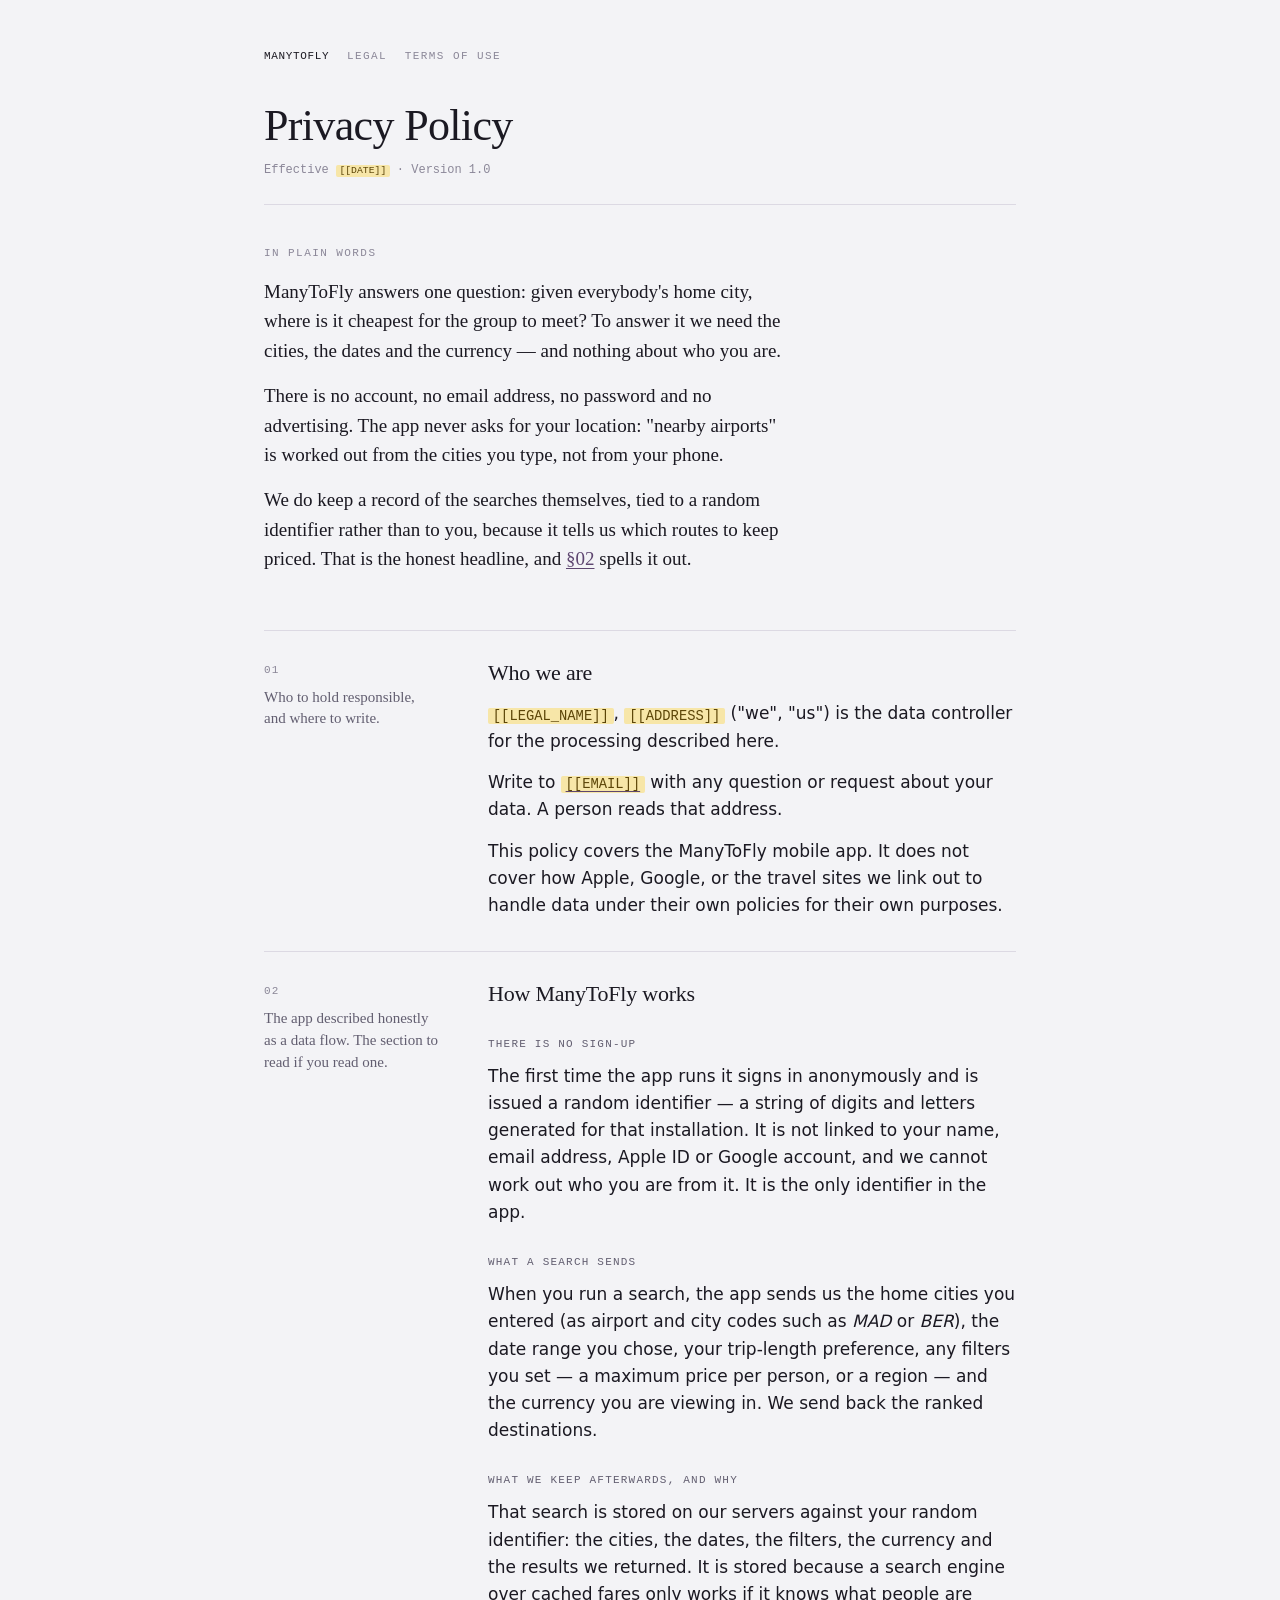
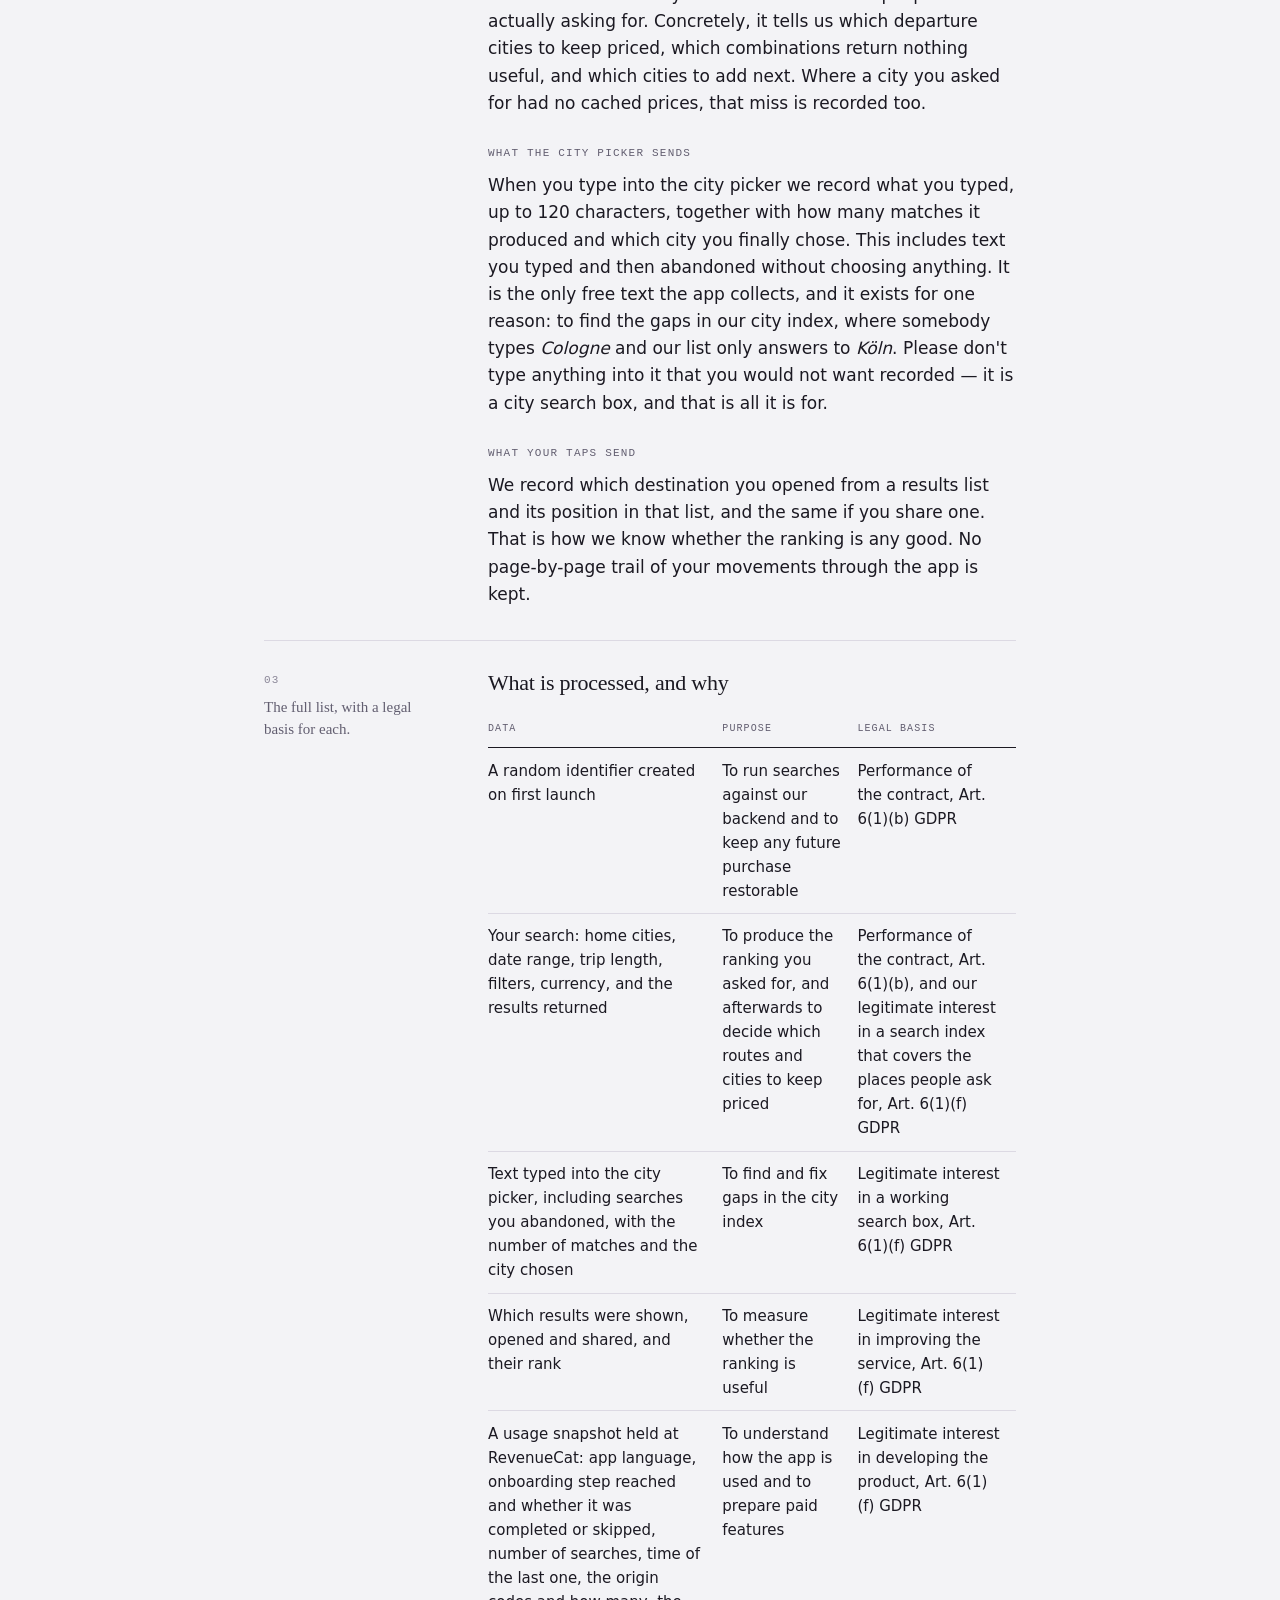
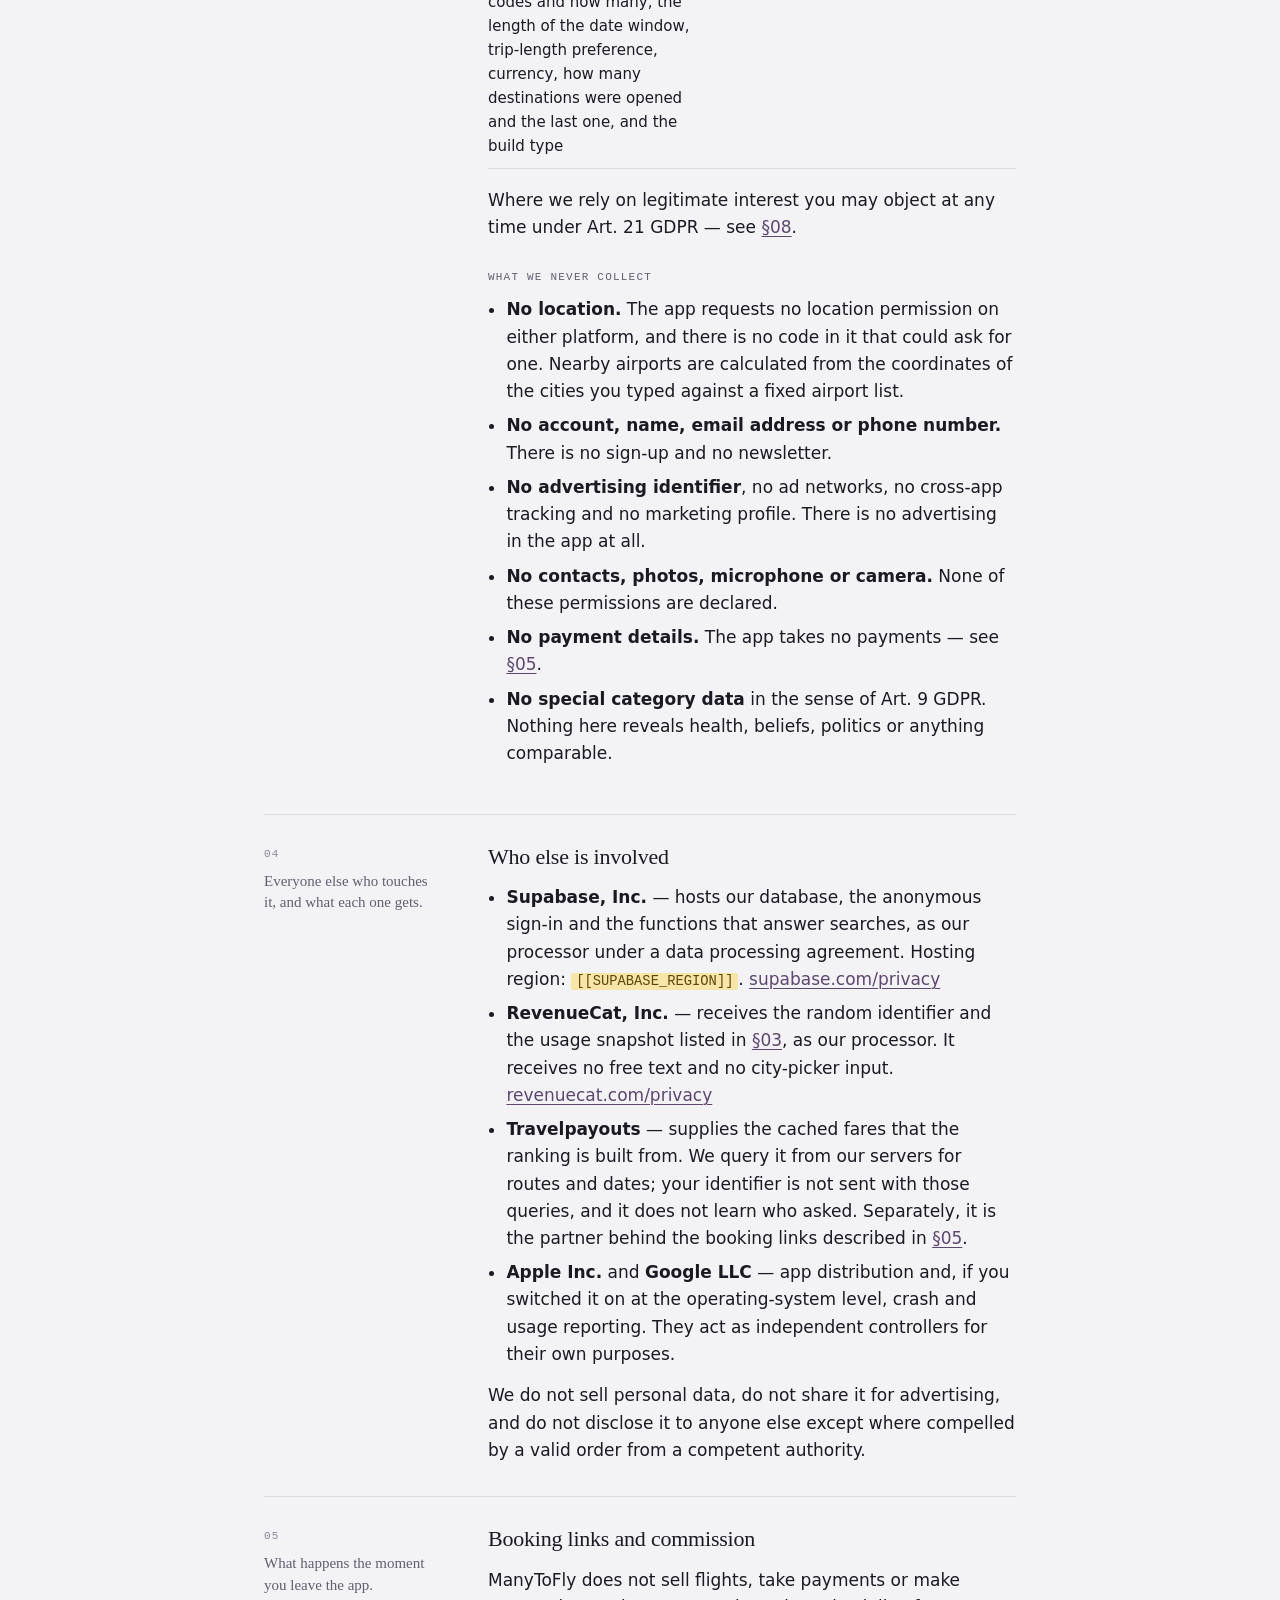
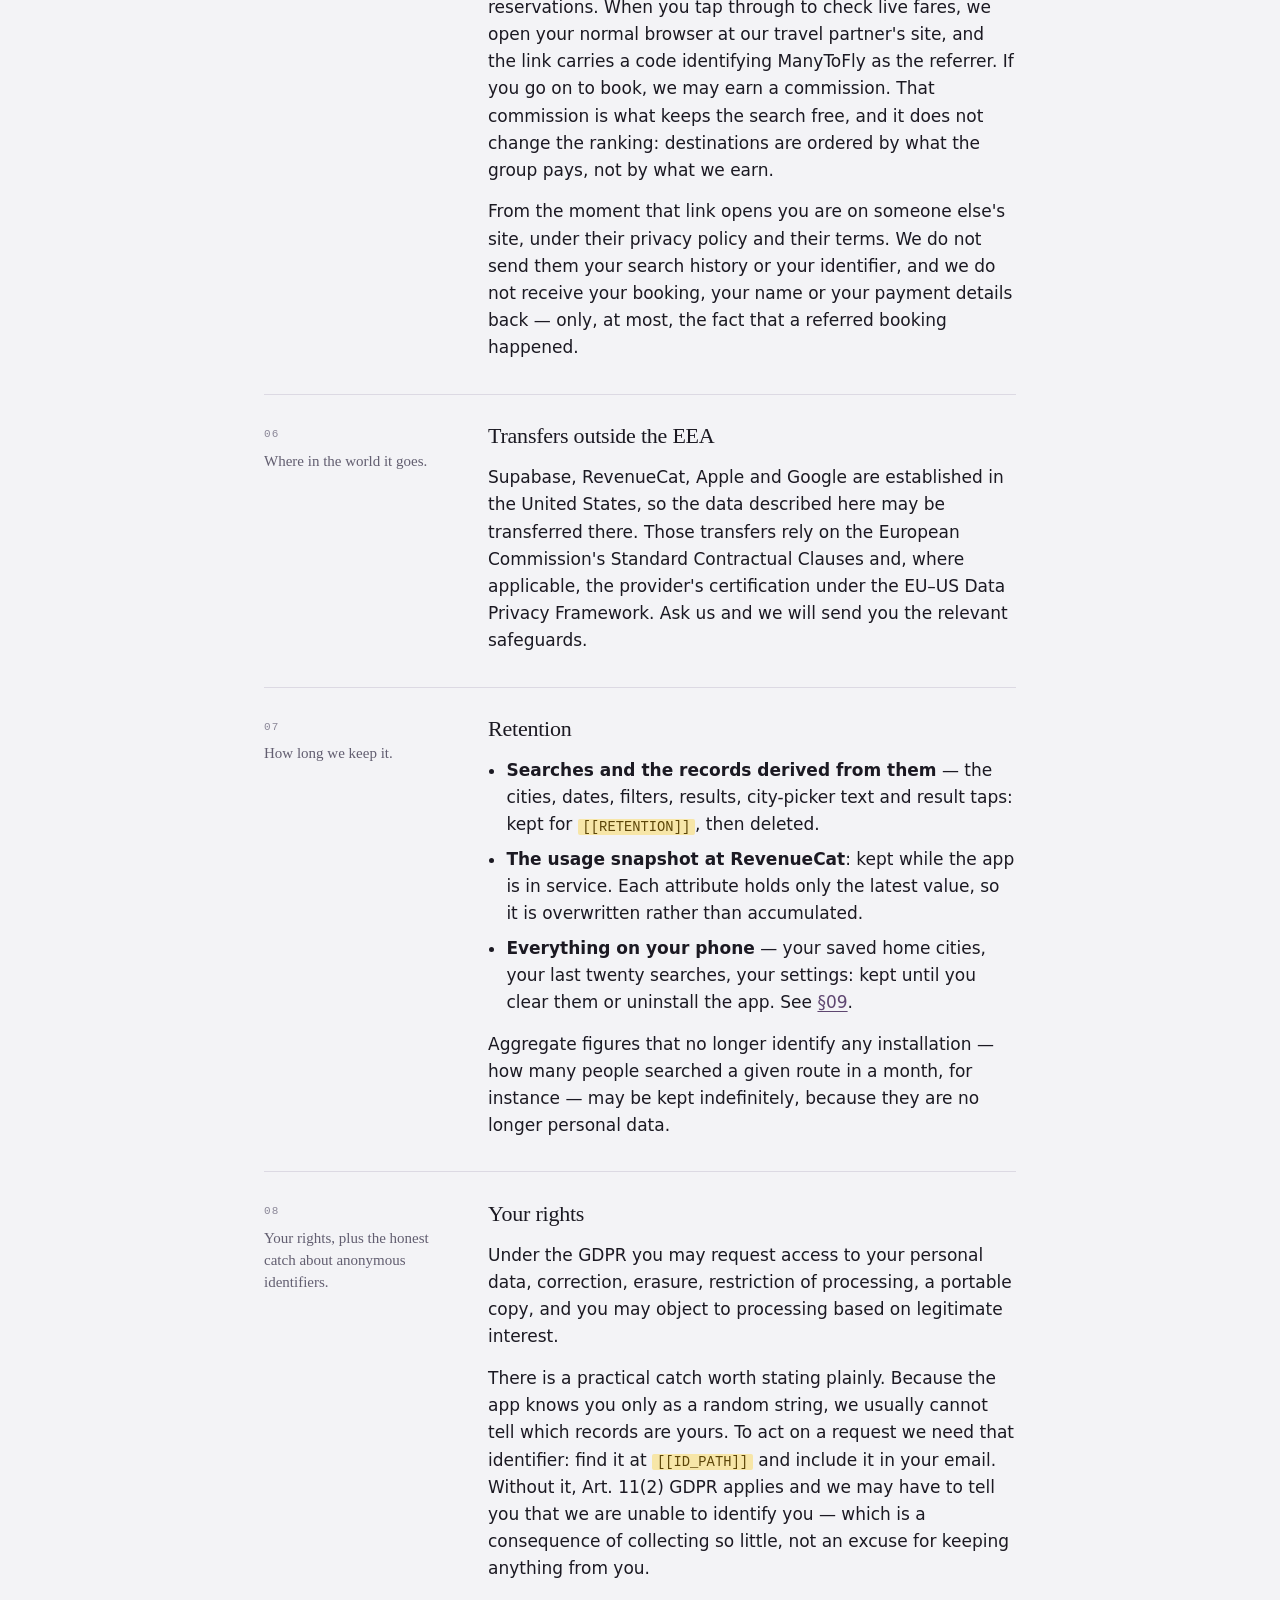
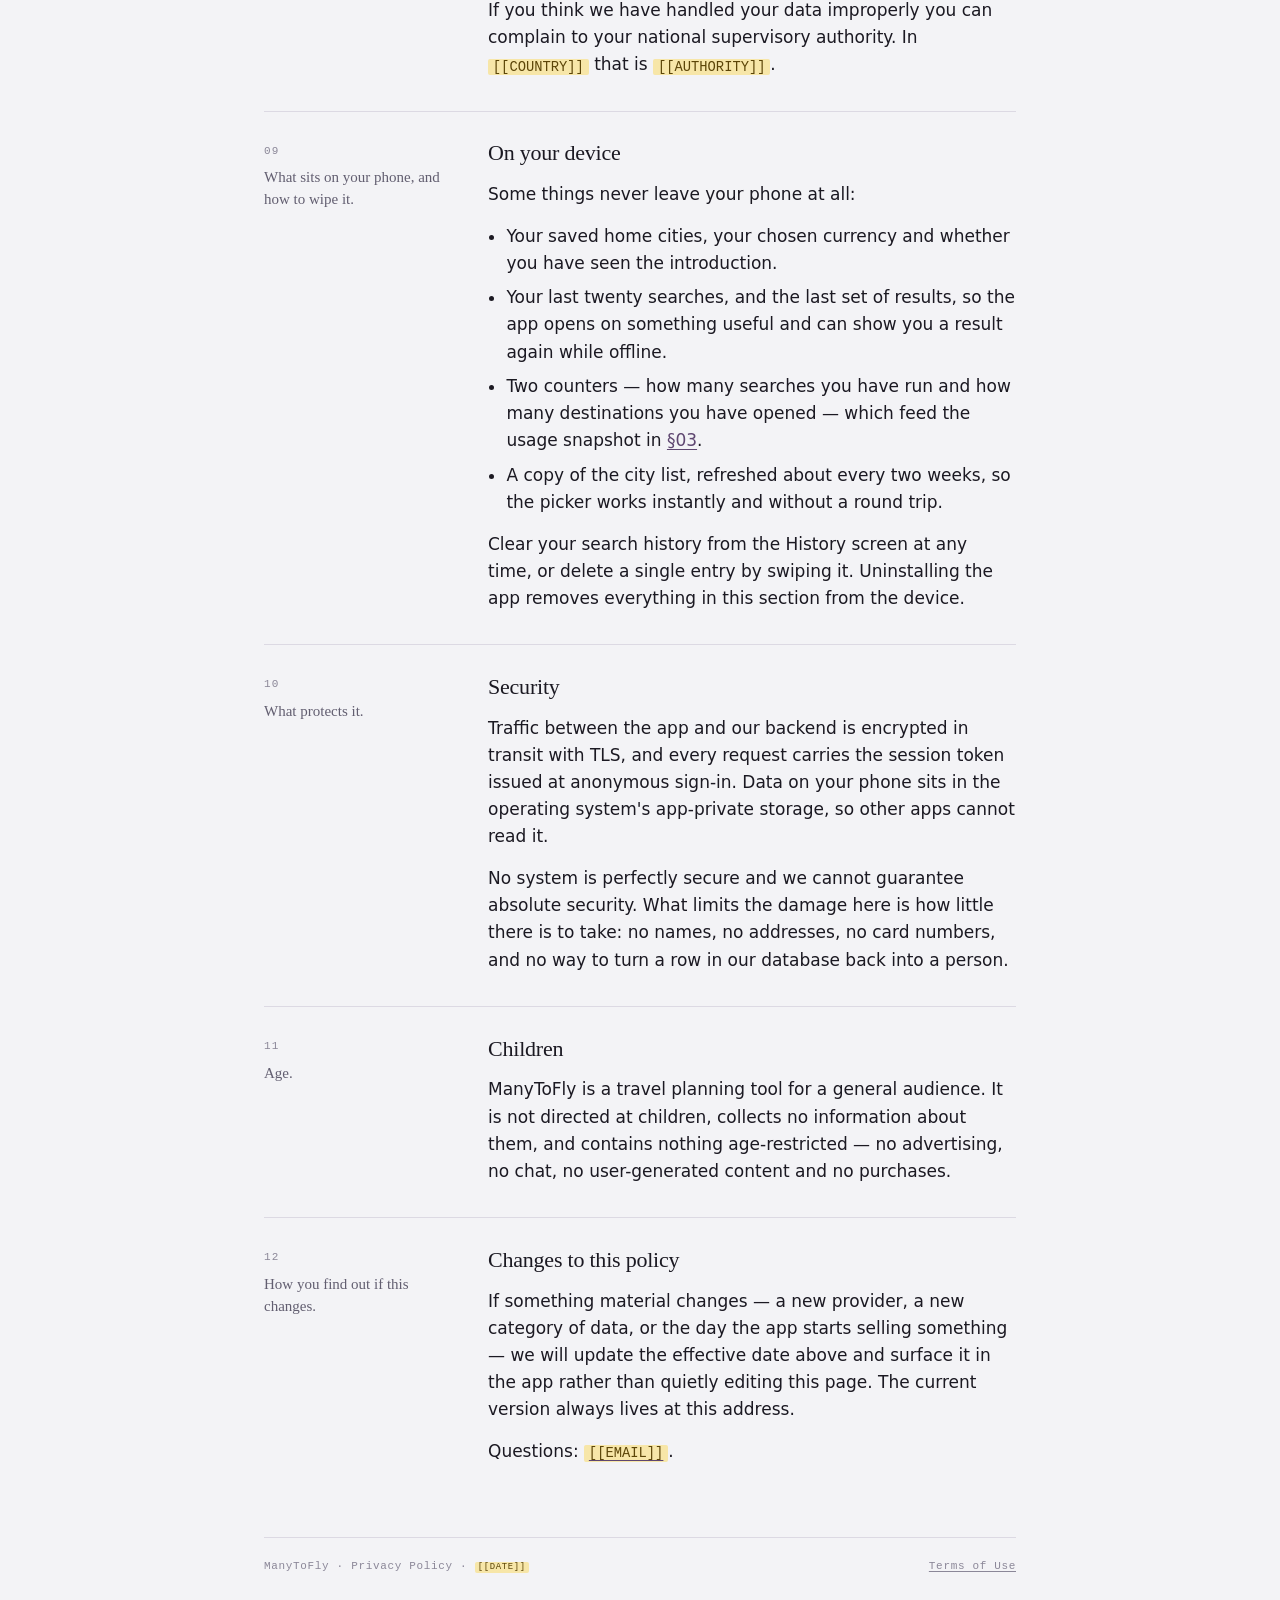
==== manytofly/privacy.html @ a85f3d80 "Add ManyToFly privacy policy and terms of use Both documents are written from an audit of the app it" ====
<!DOCTYPE html>
<html lang="en">
<head>
<meta charset="utf-8">
<meta name="viewport" content="width=device-width, initial-scale=1">
<title>Privacy Policy — ManyToFly</title>
<meta name="description" content="What ManyToFly records when you search for a place to meet, and what it never collects.">
<link rel="stylesheet" href="../style.css">
</head>
<body>
<main class="page">

  <nav class="crumbs">
    <span class="mark">ManyToFly</span>
    <a href="index.html">Legal</a>
    <a href="terms.html">Terms of Use</a>
  </nav>

  <header class="masthead">
    <h1>Privacy Policy</h1>
    <p class="dateline">Effective <span class="fill">[[DATE]]</span> · Version 1.0</p>
  </header>

  <div class="opening">
    <span class="kicker">In plain words</span>
    <p>ManyToFly answers one question: given everybody's home city, where is it cheapest for the group to meet? To answer it we need the cities, the dates and the currency — and nothing about who you are.</p>
    <p>There is no account, no email address, no password and no advertising. The app never asks for your location: "nearby airports" is worked out from the cities you type, not from your phone.</p>
    <p>We do keep a record of the searches themselves, tied to a random identifier rather than to you, because it tells us which routes to keep priced. That is the honest headline, and <a href="#how">§02</a> spells it out.</p>
  </div>

  <section class="clause" id="who">
    <p class="gloss"><span class="n"><a href="#who">01</a></span>Who to hold responsible, and where to write.</p>
    <div class="text">
      <h2>Who we are</h2>
      <p><span class="fill">[[LEGAL_NAME]]</span>, <span class="fill">[[ADDRESS]]</span> ("we", "us") is the data controller for the processing described here.</p>
      <p>Write to <a href="mailto:[[EMAIL]]"><span class="fill">[[EMAIL]]</span></a> with any question or request about your data. A person reads that address.</p>
      <p>This policy covers the ManyToFly mobile app. It does not cover how Apple, Google, or the travel sites we link out to handle data under their own policies for their own purposes.</p>
    </div>
  </section>

  <section class="clause" id="how">
    <p class="gloss"><span class="n"><a href="#how">02</a></span>The app described honestly as a data flow. The section to read if you read one.</p>
    <div class="text">
      <h2>How ManyToFly works</h2>
      <h3>There is no sign-up</h3>
      <p>The first time the app runs it signs in anonymously and is issued a random identifier — a string of digits and letters generated for that installation. It is not linked to your name, email address, Apple ID or Google account, and we cannot work out who you are from it. It is the only identifier in the app.</p>

      <h3>What a search sends</h3>
      <p>When you run a search, the app sends us the home cities you entered (as airport and city codes such as <em>MAD</em> or <em>BER</em>), the date range you chose, your trip-length preference, any filters you set — a maximum price per person, or a region — and the currency you are viewing in. We send back the ranked destinations.</p>

      <h3>What we keep afterwards, and why</h3>
      <p>That search is stored on our servers against your random identifier: the cities, the dates, the filters, the currency and the results we returned. It is stored because a search engine over cached fares only works if it knows what people are actually asking for. Concretely, it tells us which departure cities to keep priced, which combinations return nothing useful, and which cities to add next. Where a city you asked for had no cached prices, that miss is recorded too.</p>

      <h3>What the city picker sends</h3>
      <p>When you type into the city picker we record what you typed, up to 120 characters, together with how many matches it produced and which city you finally chose. This includes text you typed and then abandoned without choosing anything. It is the only free text the app collects, and it exists for one reason: to find the gaps in our city index, where somebody types <em>Cologne</em> and our list only answers to <em>Köln</em>. Please don't type anything into it that you would not want recorded — it is a city search box, and that is all it is for.</p>

      <h3>What your taps send</h3>
      <p>We record which destination you opened from a results list and its position in that list, and the same if you share one. That is how we know whether the ranking is any good. No page-by-page trail of your movements through the app is kept.</p>
    </div>
  </section>

  <section class="clause" id="categories">
    <p class="gloss"><span class="n"><a href="#categories">03</a></span>The full list, with a legal basis for each.</p>
    <div class="text">
      <h2>What is processed, and why</h2>
      <table class="data">
        <thead><tr><th>Data</th><th>Purpose</th><th>Legal basis</th></tr></thead>
        <tbody>
          <tr>
            <td>A random identifier created on first launch</td>
            <td>To run searches against our backend and to keep any future purchase restorable</td>
            <td>Performance of the contract, Art. 6(1)(b) GDPR</td>
          </tr>
          <tr>
            <td>Your search: home cities, date range, trip length, filters, currency, and the results returned</td>
            <td>To produce the ranking you asked for, and afterwards to decide which routes and cities to keep priced</td>
            <td>Performance of the contract, Art. 6(1)(b), and our legitimate interest in a search index that covers the places people ask for, Art. 6(1)(f) GDPR</td>
          </tr>
          <tr>
            <td>Text typed into the city picker, including searches you abandoned, with the number of matches and the city chosen</td>
            <td>To find and fix gaps in the city index</td>
            <td>Legitimate interest in a working search box, Art. 6(1)(f) GDPR</td>
          </tr>
          <tr>
            <td>Which results were shown, opened and shared, and their rank</td>
            <td>To measure whether the ranking is useful</td>
            <td>Legitimate interest in improving the service, Art. 6(1)(f) GDPR</td>
          </tr>
          <tr>
            <td>A usage snapshot held at RevenueCat: app language, onboarding step reached and whether it was completed or skipped, number of searches, time of the last one, the origin codes and how many, the length of the date window, trip-length preference, currency, how many destinations were opened and the last one, and the build type</td>
            <td>To understand how the app is used and to prepare paid features</td>
            <td>Legitimate interest in developing the product, Art. 6(1)(f) GDPR</td>
          </tr>
        </tbody>
      </table>
      <p>Where we rely on legitimate interest you may object at any time under Art. 21 GDPR — see <a href="#rights">§08</a>.</p>

      <h3>What we never collect</h3>
      <ul>
        <li><strong>No location.</strong> The app requests no location permission on either platform, and there is no code in it that could ask for one. Nearby airports are calculated from the coordinates of the cities you typed against a fixed airport list.</li>
        <li><strong>No account, name, email address or phone number.</strong> There is no sign-up and no newsletter.</li>
        <li><strong>No advertising identifier</strong>, no ad networks, no cross-app tracking and no marketing profile. There is no advertising in the app at all.</li>
        <li><strong>No contacts, photos, microphone or camera.</strong> None of these permissions are declared.</li>
        <li><strong>No payment details.</strong> The app takes no payments — see <a href="#booking">§05</a>.</li>
        <li><strong>No special category data</strong> in the sense of Art. 9 GDPR. Nothing here reveals health, beliefs, politics or anything comparable.</li>
      </ul>
    </div>
  </section>

  <section class="clause" id="recipients">
    <p class="gloss"><span class="n"><a href="#recipients">04</a></span>Everyone else who touches it, and what each one gets.</p>
    <div class="text">
      <h2>Who else is involved</h2>
      <ul>
        <li><strong>Supabase, Inc.</strong> — hosts our database, the anonymous sign-in and the functions that answer searches, as our processor under a data processing agreement. Hosting region: <span class="fill">[[SUPABASE_REGION]]</span>. <a href="https://supabase.com/privacy" rel="noopener">supabase.com/privacy</a></li>
        <li><strong>RevenueCat, Inc.</strong> — receives the random identifier and the usage snapshot listed in <a href="#categories">§03</a>, as our processor. It receives no free text and no city-picker input. <a href="https://www.revenuecat.com/privacy" rel="noopener">revenuecat.com/privacy</a></li>
        <li><strong>Travelpayouts</strong> — supplies the cached fares that the ranking is built from. We query it from our servers for routes and dates; your identifier is not sent with those queries, and it does not learn who asked. Separately, it is the partner behind the booking links described in <a href="#booking">§05</a>.</li>
        <li><strong>Apple Inc.</strong> and <strong>Google LLC</strong> — app distribution and, if you switched it on at the operating-system level, crash and usage reporting. They act as independent controllers for their own purposes.</li>
      </ul>
      <p>We do not sell personal data, do not share it for advertising, and do not disclose it to anyone else except where compelled by a valid order from a competent authority.</p>
    </div>
  </section>

  <section class="clause" id="booking">
    <p class="gloss"><span class="n"><a href="#booking">05</a></span>What happens the moment you leave the app.</p>
    <div class="text">
      <h2>Booking links and commission</h2>
      <p>ManyToFly does not sell flights, take payments or make reservations. When you tap through to check live fares, we open your normal browser at our travel partner's site, and the link carries a code identifying ManyToFly as the referrer. If you go on to book, we may earn a commission. That commission is what keeps the search free, and it does not change the ranking: destinations are ordered by what the group pays, not by what we earn.</p>
      <p>From the moment that link opens you are on someone else's site, under their privacy policy and their terms. We do not send them your search history or your identifier, and we do not receive your booking, your name or your payment details back — only, at most, the fact that a referred booking happened.</p>
    </div>
  </section>

  <section class="clause" id="transfers">
    <p class="gloss"><span class="n"><a href="#transfers">06</a></span>Where in the world it goes.</p>
    <div class="text">
      <h2>Transfers outside the EEA</h2>
      <p>Supabase, RevenueCat, Apple and Google are established in the United States, so the data described here may be transferred there. Those transfers rely on the European Commission's Standard Contractual Clauses and, where applicable, the provider's certification under the EU–US Data Privacy Framework. Ask us and we will send you the relevant safeguards.</p>
    </div>
  </section>

  <section class="clause" id="retention">
    <p class="gloss"><span class="n"><a href="#retention">07</a></span>How long we keep it.</p>
    <div class="text">
      <h2>Retention</h2>
      <ul>
        <li><strong>Searches and the records derived from them</strong> — the cities, dates, filters, results, city-picker text and result taps: kept for <span class="fill">[[RETENTION]]</span>, then deleted.</li>
        <li><strong>The usage snapshot at RevenueCat</strong>: kept while the app is in service. Each attribute holds only the latest value, so it is overwritten rather than accumulated.</li>
        <li><strong>Everything on your phone</strong> — your saved home cities, your last twenty searches, your settings: kept until you clear them or uninstall the app. See <a href="#device">§09</a>.</li>
      </ul>
      <p>Aggregate figures that no longer identify any installation — how many people searched a given route in a month, for instance — may be kept indefinitely, because they are no longer personal data.</p>
    </div>
  </section>

  <section class="clause" id="rights">
    <p class="gloss"><span class="n"><a href="#rights">08</a></span>Your rights, plus the honest catch about anonymous identifiers.</p>
    <div class="text">
      <h2>Your rights</h2>
      <p>Under the GDPR you may request access to your personal data, correction, erasure, restriction of processing, a portable copy, and you may object to processing based on legitimate interest.</p>
      <p>There is a practical catch worth stating plainly. Because the app knows you only as a random string, we usually cannot tell which records are yours. To act on a request we need that identifier: find it at <span class="fill">[[ID_PATH]]</span> and include it in your email. Without it, Art. 11(2) GDPR applies and we may have to tell you that we are unable to identify you — which is a consequence of collecting so little, not an excuse for keeping anything from you.</p>
      <p>If you think we have handled your data improperly you can complain to your national supervisory authority. In <span class="fill">[[COUNTRY]]</span> that is <span class="fill">[[AUTHORITY]]</span>.</p>
    </div>
  </section>

  <section class="clause" id="device">
    <p class="gloss"><span class="n"><a href="#device">09</a></span>What sits on your phone, and how to wipe it.</p>
    <div class="text">
      <h2>On your device</h2>
      <p>Some things never leave your phone at all:</p>
      <ul>
        <li>Your saved home cities, your chosen currency and whether you have seen the introduction.</li>
        <li>Your last twenty searches, and the last set of results, so the app opens on something useful and can show you a result again while offline.</li>
        <li>Two counters — how many searches you have run and how many destinations you have opened — which feed the usage snapshot in <a href="#categories">§03</a>.</li>
        <li>A copy of the city list, refreshed about every two weeks, so the picker works instantly and without a round trip.</li>
      </ul>
      <p>Clear your search history from the History screen at any time, or delete a single entry by swiping it. Uninstalling the app removes everything in this section from the device.</p>
    </div>
  </section>

  <section class="clause" id="security">
    <p class="gloss"><span class="n"><a href="#security">10</a></span>What protects it.</p>
    <div class="text">
      <h2>Security</h2>
      <p>Traffic between the app and our backend is encrypted in transit with TLS, and every request carries the session token issued at anonymous sign-in. Data on your phone sits in the operating system's app-private storage, so other apps cannot read it.</p>
      <p>No system is perfectly secure and we cannot guarantee absolute security. What limits the damage here is how little there is to take: no names, no addresses, no card numbers, and no way to turn a row in our database back into a person.</p>
    </div>
  </section>

  <section class="clause" id="children">
    <p class="gloss"><span class="n"><a href="#children">11</a></span>Age.</p>
    <div class="text">
      <h2>Children</h2>
      <p>ManyToFly is a travel planning tool for a general audience. It is not directed at children, collects no information about them, and contains nothing age-restricted — no advertising, no chat, no user-generated content and no purchases.</p>
    </div>
  </section>

  <section class="clause" id="changes">
    <p class="gloss"><span class="n"><a href="#changes">12</a></span>How you find out if this changes.</p>
    <div class="text">
      <h2>Changes to this policy</h2>
      <p>If something material changes — a new provider, a new category of data, or the day the app starts selling something — we will update the effective date above and surface it in the app rather than quietly editing this page. The current version always lives at this address.</p>
      <p>Questions: <a href="mailto:[[EMAIL]]"><span class="fill">[[EMAIL]]</span></a>.</p>
    </div>
  </section>

  <footer class="foot">
    <span>ManyToFly · Privacy Policy · <span class="fill">[[DATE]]</span></span>
    <span><a href="terms.html">Terms of Use</a></span>
  </footer>

</main>
</body>
</html>
---- style.css ----
/* ─────────────────────────────────────────────────────────────────
   TalkPat legal pages
   Structure: each clause pairs a formal statement (main column)
   with a one-line plain-language gloss (margin) — the app's own
   micro-reflection device, applied to a contract.
   ───────────────────────────────────────────────────────────────── */

:root {
  --paper:   #f3f3f6;
  --card:    #fafafc;
  --ink:     #1b1922;
  --muted:   #625e70;
  --faint:   #8b8798;
  --rule:    #dcd9e3;
  --accent:  #5e4670;
  --gloss-bg:#eceaf2;
  --flag:    #f7e6a8;
  --flag-ink:#5c4508;

  --display: "Charter", "Iowan Old Style", "Palatino Linotype", Palatino, Georgia, serif;
  --body:    system-ui, -apple-system, "Segoe UI", Roboto, "Helvetica Neue", Arial, sans-serif;
  --util:    ui-monospace, "SF Mono", "Cascadia Mono", "Roboto Mono", Menlo, Consolas, monospace;

  --measure: 33rem;
  --gloss:   11rem;
}

@media (prefers-color-scheme: dark) {
  :root {
    --paper:   #14131a;
    --card:    #1c1a24;
    --ink:     #e8e6ec;
    --muted:   #a09bad;
    --faint:   #7d788a;
    --rule:    #2e2b38;
    --accent:  #bda3d4;
    --gloss-bg:#1f1c28;
    --flag:    #43380f;
    --flag-ink:#f2dd93;
  }
}

*, *::before, *::after { box-sizing: border-box; }
html { -webkit-text-size-adjust: 100%; scroll-behavior: smooth; }
@media (prefers-reduced-motion: reduce) { html { scroll-behavior: auto; } }

body {
  margin: 0;
  background: var(--paper);
  color: var(--ink);
  font-family: var(--body);
  font-size: 1.0625rem;
  line-height: 1.6;
  -webkit-font-smoothing: antialiased;
}

.page {
  max-width: calc(var(--measure) + var(--gloss) + 6rem);
  margin: 0 auto;
  padding: 3rem 1.5rem 5rem;
}

/* ── masthead ───────────────────────────────────────────────── */
.crumbs {
  font-family: var(--util);
  font-size: 0.6875rem;
  letter-spacing: 0.13em;
  text-transform: uppercase;
  color: var(--faint);
  margin: 0 0 2.25rem;
  display: flex;
  flex-wrap: wrap;
  gap: 0.35rem 1.1rem;
  align-items: baseline;
}
.crumbs .mark { color: var(--ink); letter-spacing: 0.06em; }
.crumbs a { color: var(--faint); text-decoration: none; }
.crumbs a:hover { color: var(--accent); }

.masthead { border-bottom: 1px solid var(--rule); padding-bottom: 1.5rem; margin-bottom: 2.5rem; }

h1 {
  font-family: var(--display);
  font-weight: 400;
  font-size: clamp(2rem, 6vw, 2.75rem);
  line-height: 1.1;
  letter-spacing: -0.015em;
  margin: 0 0 0.7rem;
  max-width: 24ch;
}

.dateline { font-family: var(--util); font-size: 0.75rem; color: var(--faint); margin: 0; }

/* ── opening summary ────────────────────────────────────────── */
.opening {
  max-width: var(--measure);
  margin: 0 0 3.5rem;
  font-family: var(--display);
  font-size: 1.1875rem;
  line-height: 1.55;
}
.opening p { margin: 0 0 1rem; }
.opening p:last-child { margin-bottom: 0; }
.opening .kicker {
  display: block;
  font-family: var(--util);
  font-size: 0.6875rem;
  letter-spacing: 0.13em;
  text-transform: uppercase;
  color: var(--faint);
  margin-bottom: 0.9rem;
}

/* ── clauses ────────────────────────────────────────────────── */
.clause {
  display: grid;
  grid-template-columns: var(--gloss) minmax(0, 1fr);
  column-gap: 3rem;
  padding: 2rem 0;
  border-top: 1px solid var(--rule);
  scroll-margin-top: 1.5rem;
}

.clause .gloss {
  font-family: var(--display);
  font-size: 0.9375rem;
  line-height: 1.45;
  color: var(--muted);
  margin: 0;
  align-self: start;
}
.clause .gloss .n {
  display: block;
  font-family: var(--util);
  font-size: 0.6875rem;
  letter-spacing: 0.1em;
  color: var(--faint);
  margin-bottom: 0.5rem;
}
.clause .gloss .n a { color: inherit; text-decoration: none; }
.clause .gloss .n a:hover { color: var(--accent); }

.clause .text { max-width: var(--measure); }

.clause h2 {
  font-family: var(--display);
  font-weight: 400;
  font-size: 1.375rem;
  line-height: 1.2;
  letter-spacing: -0.01em;
  margin: -0.2rem 0 0.9rem;
}

.clause h3 {
  font-family: var(--util);
  font-weight: 500;
  font-size: 0.6875rem;
  letter-spacing: 0.11em;
  text-transform: uppercase;
  color: var(--muted);
  margin: 1.75rem 0 0.6rem;
}

p { margin: 0 0 0.9rem; }
p:last-child { margin-bottom: 0; }
ul { margin: 0 0 0.9rem; padding-left: 1.15rem; }
li { margin-bottom: 0.45rem; }
li:last-child { margin-bottom: 0; }

a { color: var(--accent); text-decoration: underline; text-underline-offset: 0.15em; text-decoration-thickness: 1px; }
strong { font-weight: 600; }
em { font-style: italic; }

/* ── emphasis block: safety, emergencies ────────────────────── */
.notice {
  background: var(--card);
  border: 1px solid var(--rule);
  border-left: 3px solid var(--accent);
  padding: 1.1rem 1.25rem;
  margin: 1.25rem 0;
}
.notice p { margin-bottom: 0.7rem; }
.notice p:last-child { margin-bottom: 0; }

/* ── data table ─────────────────────────────────────────────── */
.data { width: 100%; border-collapse: collapse; font-size: 0.9375rem; margin: 0.4rem 0 1.1rem; }
.data th, .data td {
  text-align: left;
  vertical-align: top;
  padding: 0.65rem 1rem 0.65rem 0;
  border-bottom: 1px solid var(--rule);
}
.data th {
  font-family: var(--util);
  font-weight: 500;
  font-size: 0.625rem;
  letter-spacing: 0.11em;
  text-transform: uppercase;
  color: var(--muted);
  border-bottom-color: var(--ink);
}
.data td:first-child { padding-right: 1.25rem; }

/* ── placeholder flag ───────────────────────────────────────── */
.fill {
  background: var(--flag);
  color: var(--flag-ink);
  font-family: var(--util);
  font-size: 0.8125em;
  padding: 0.05em 0.35em;
  border-radius: 2px;
}

.allcaps { font-size: 0.9375rem; line-height: 1.55; }

/* ── footer ─────────────────────────────────────────────────── */
.foot {
  border-top: 1px solid var(--rule);
  margin-top: 2.5rem;
  padding-top: 1.25rem;
  font-family: var(--util);
  font-size: 0.6875rem;
  letter-spacing: 0.06em;
  color: var(--faint);
  display: flex;
  flex-wrap: wrap;
  gap: 0.5rem 1.5rem;
  justify-content: space-between;
}
.foot a { color: var(--faint); }

/* ── index ──────────────────────────────────────────────────── */
.docs { list-style: none; padding: 0; margin: 3rem 0 0; max-width: var(--measure); }
.docs li { border-top: 1px solid var(--rule); }
.docs li:last-child { border-bottom: 1px solid var(--rule); }
.docs a { display: block; padding: 1.5rem 0; text-decoration: none; color: inherit; }
.docs .t { font-family: var(--display); font-size: 1.375rem; display: block; margin-bottom: 0.3rem; }
.docs a:hover .t { color: var(--accent); }
.docs .d { color: var(--muted); font-size: 0.9375rem; }

/* ── narrow: gloss becomes a tinted band above the clause ───── */
@media (max-width: 46rem) {
  .clause { grid-template-columns: 1fr; row-gap: 1.1rem; }
  .clause .gloss {
    background: var(--gloss-bg);
    padding: 0.85rem 1rem;
    border-radius: 3px;
    font-size: 1rem;
  }
  .clause h2 { margin-top: 0; }
}

/* ── print ──────────────────────────────────────────────────── */
@media print {
  :root { --paper:#fff; --card:#fff; --gloss-bg:#fff; --ink:#000; --muted:#333; --faint:#555; --rule:#bbb; --accent:#000; }
  .crumbs, .foot { display: none; }
  .clause { break-inside: avoid; }
  a { text-decoration: none; }
}

:focus-visible { outline: 2px solid var(--accent); outline-offset: 3px; }
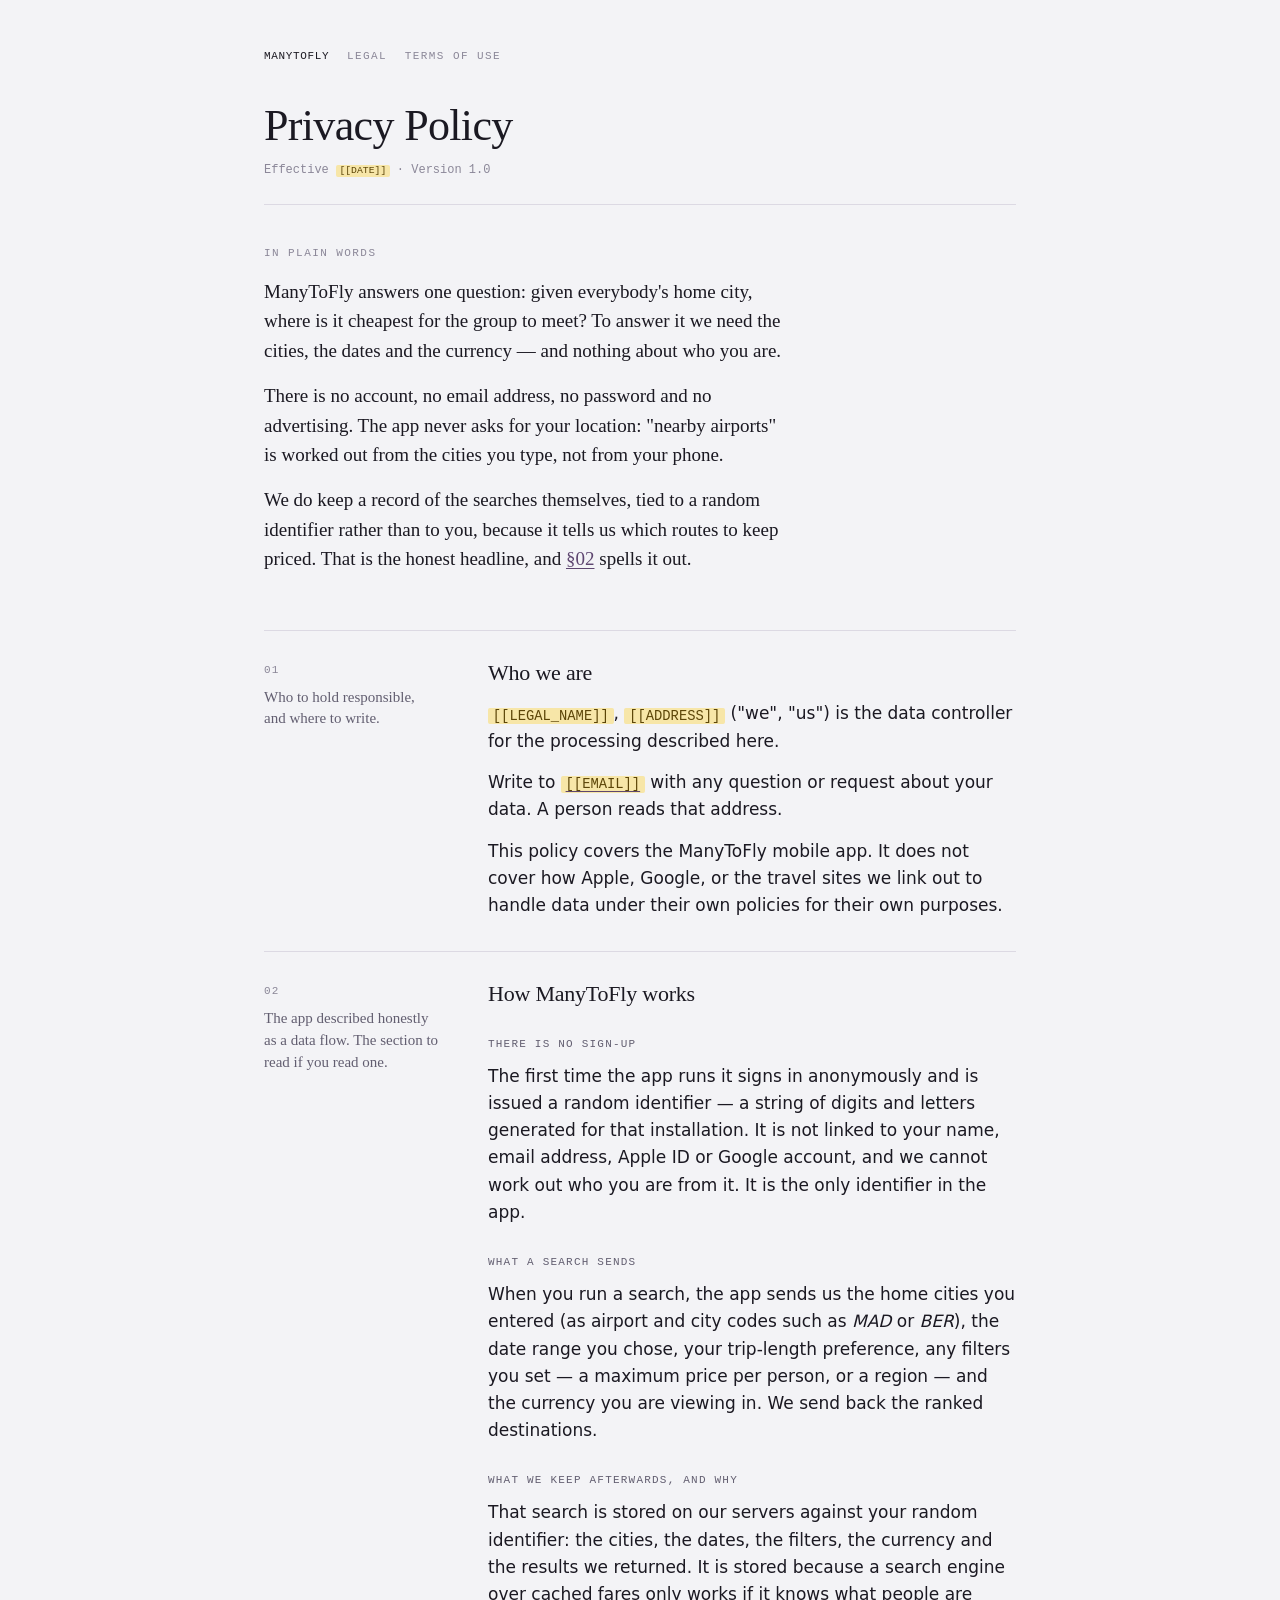
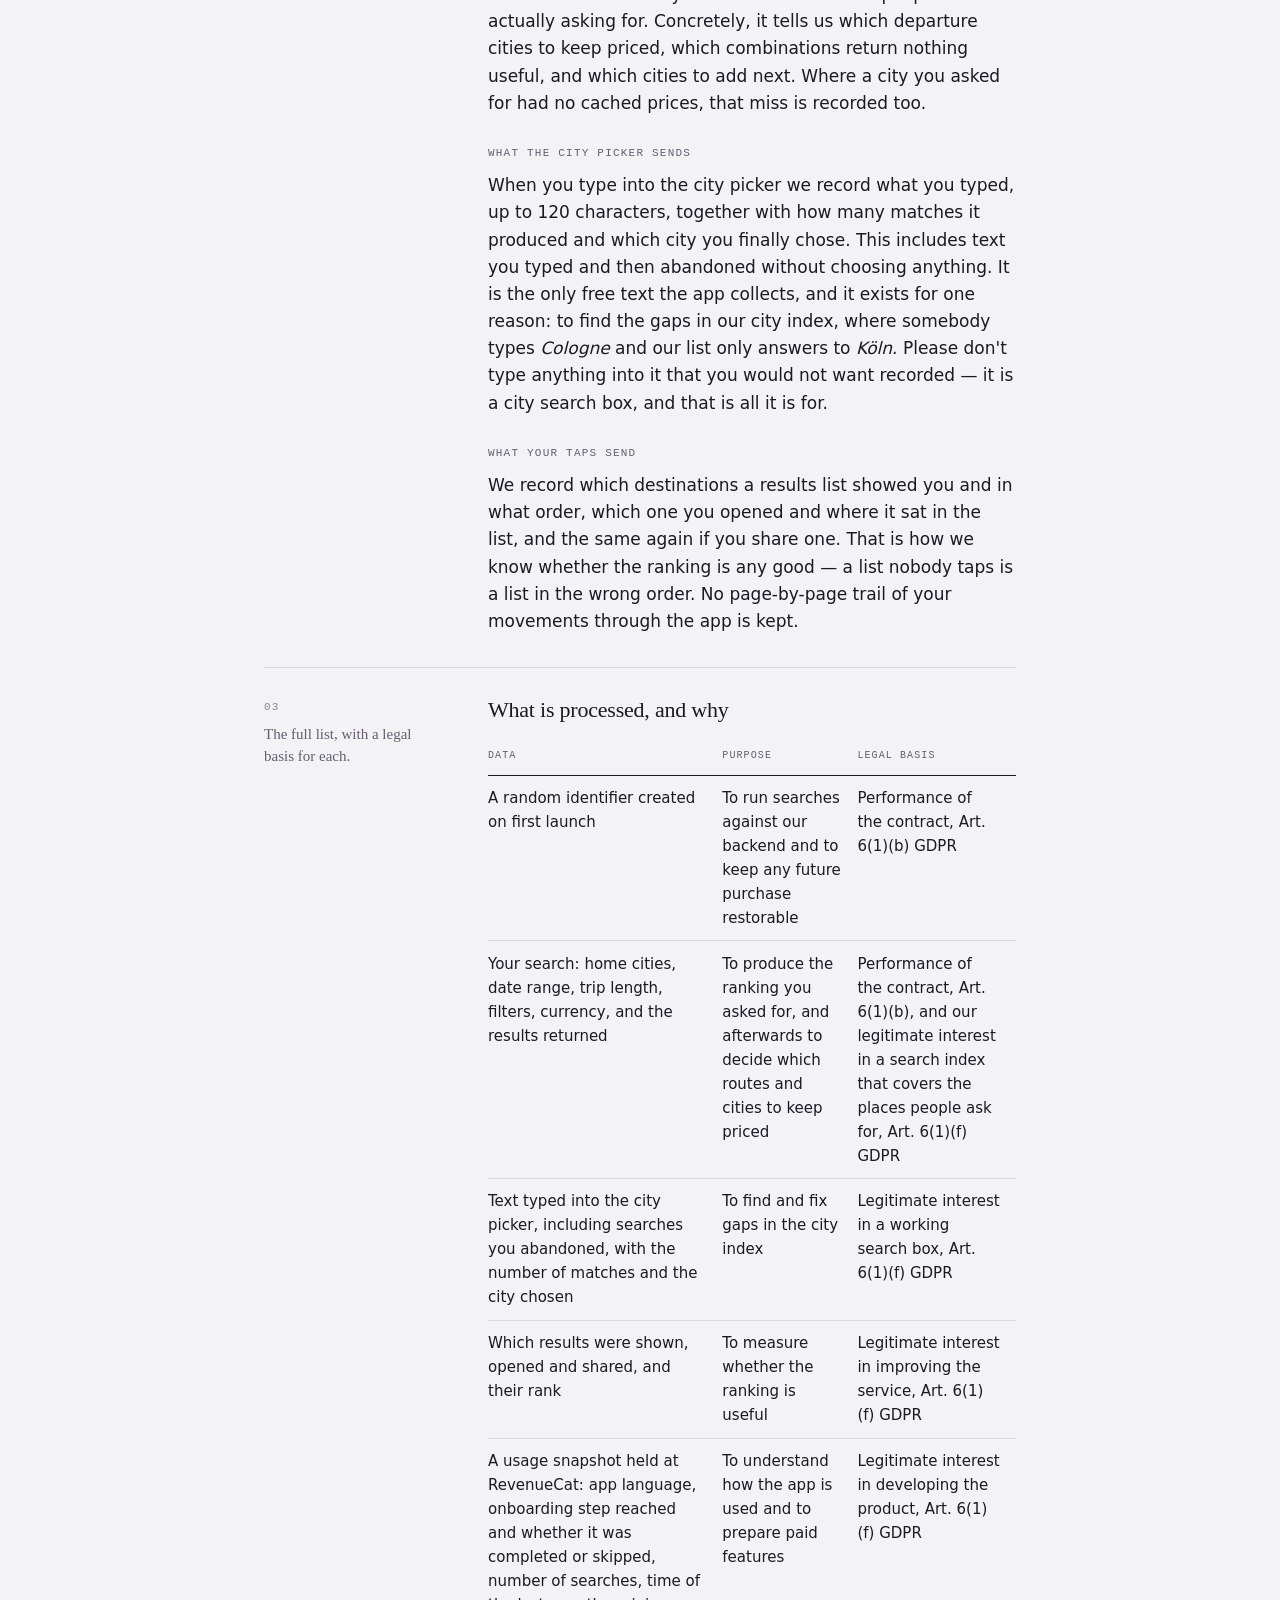
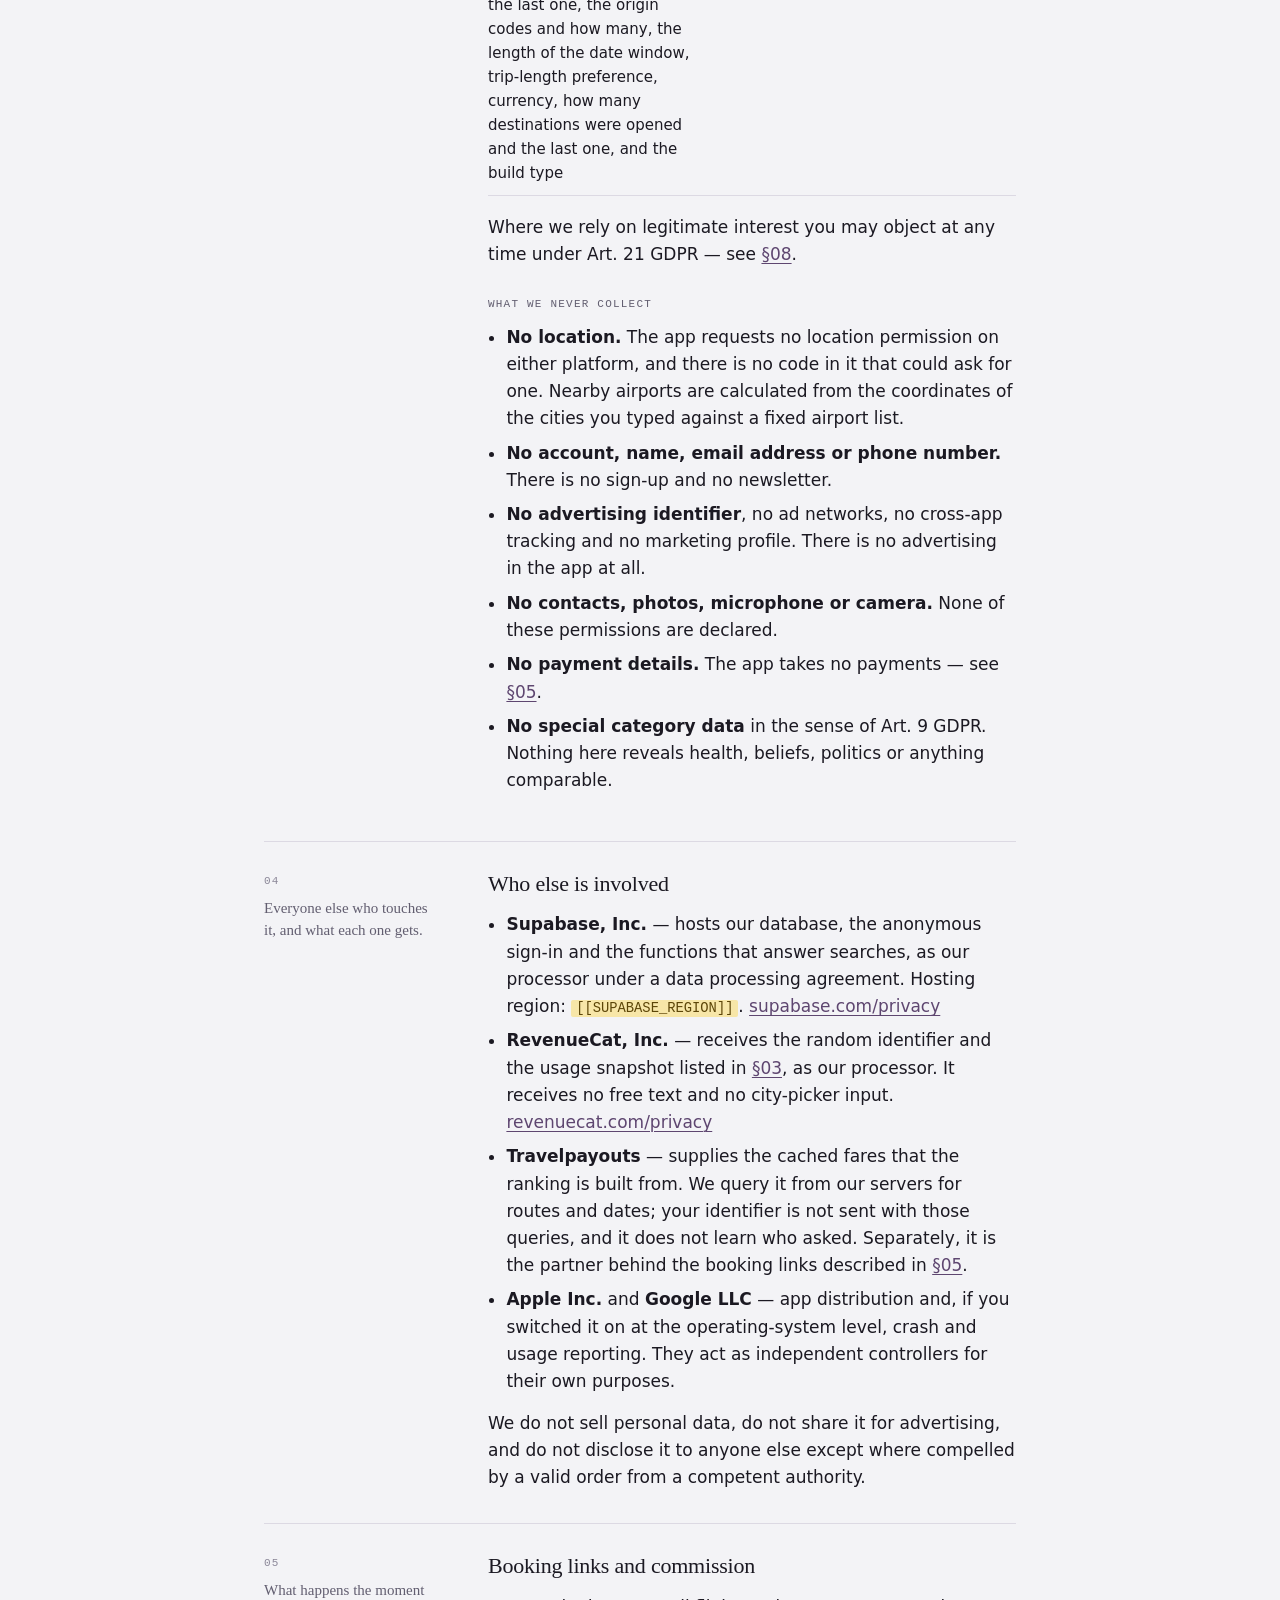
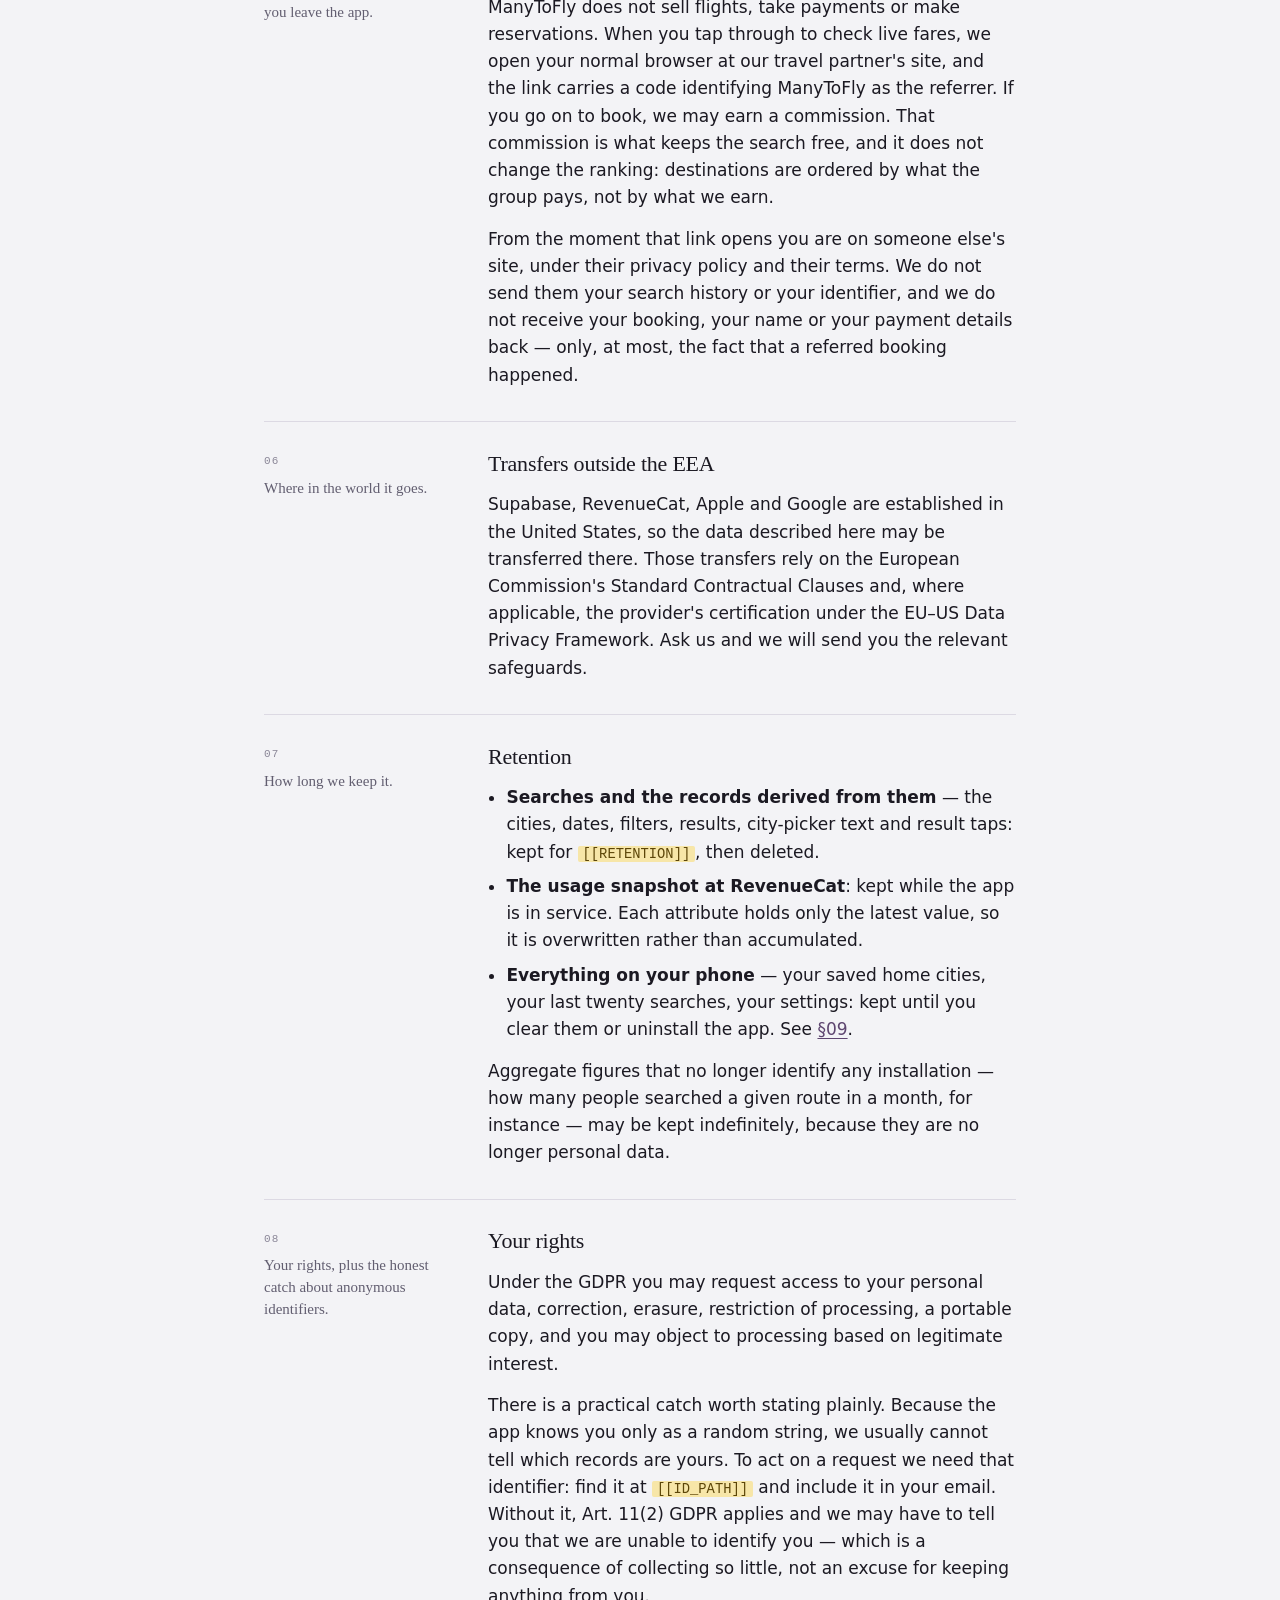
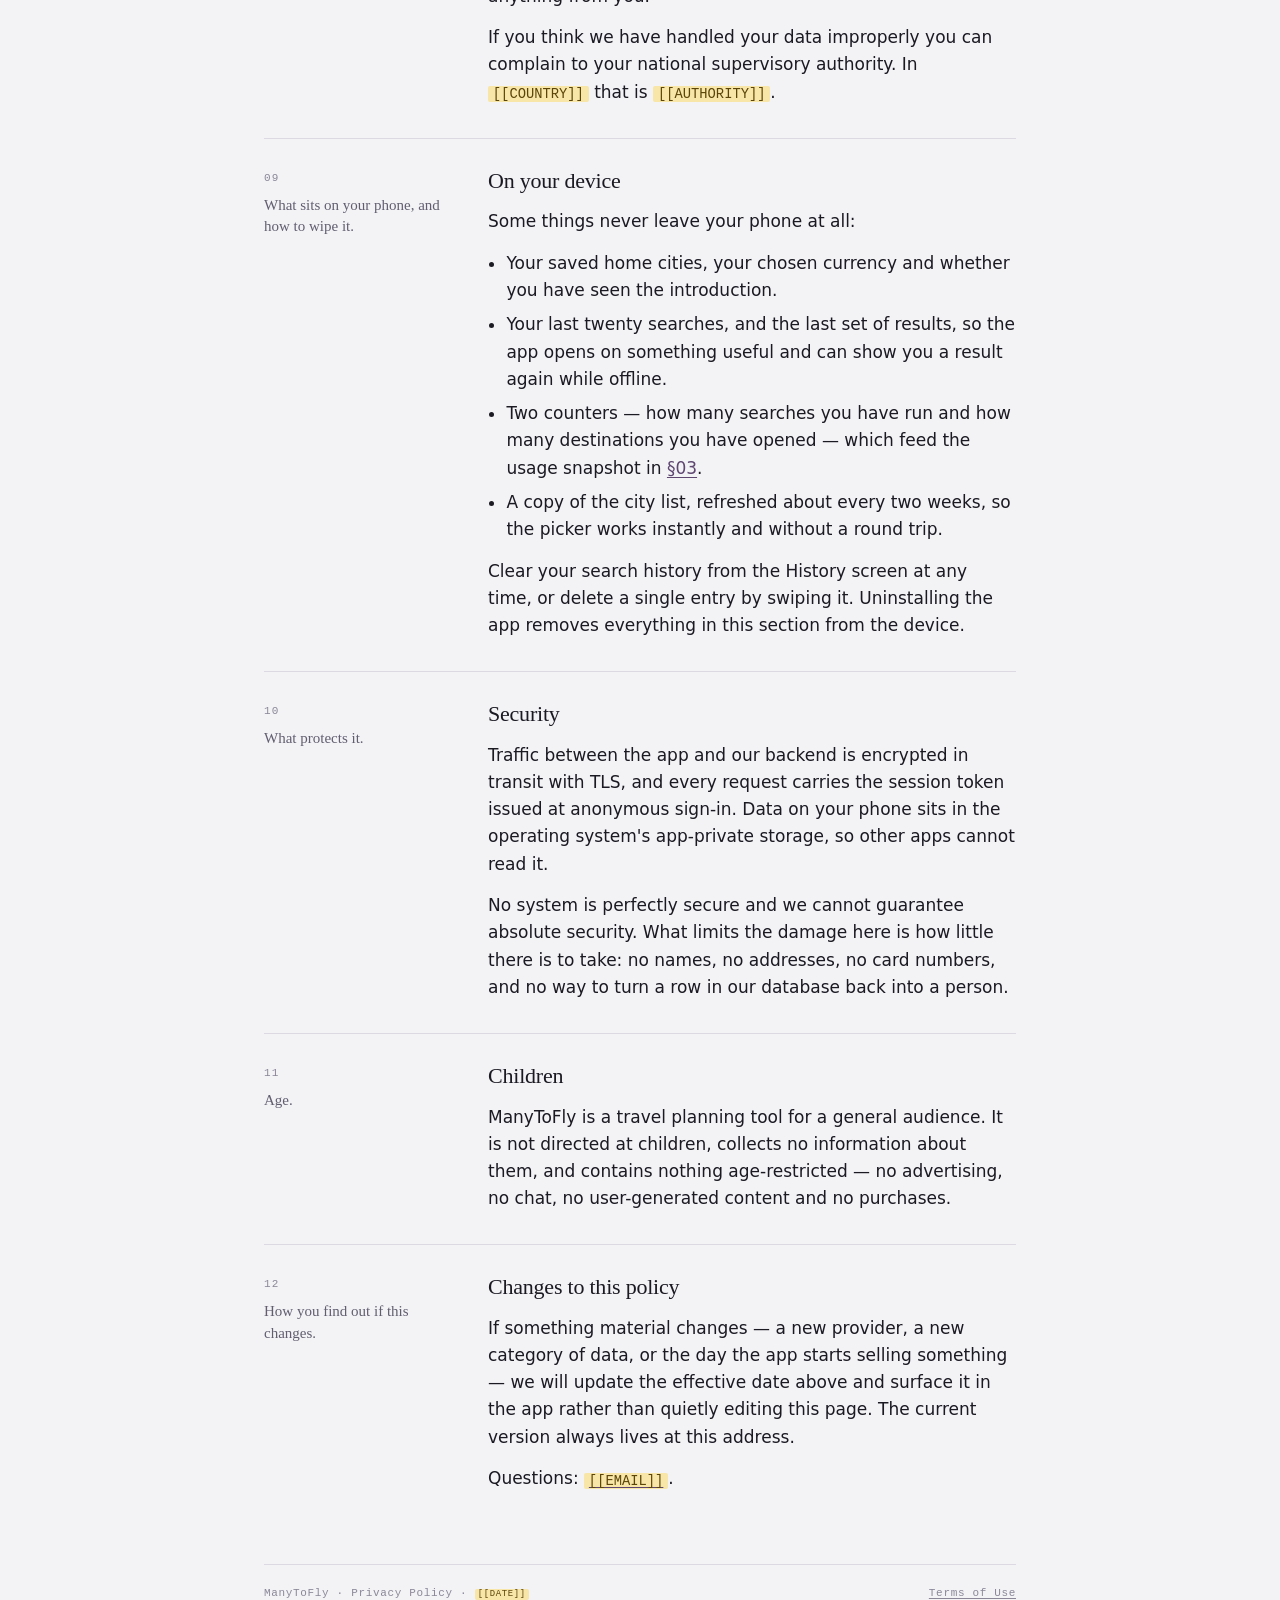
==== commit 513cbde3: "Say that shown results are logged, not only tapped ones Co-authored-by: Cursor <cursoragent@cursor.c" ====
--- a/manytofly/privacy.html
+++ b/manytofly/privacy.html
@@ -55,7 +55,7 @@
       <p>When you type into the city picker we record what you typed, up to 120 characters, together with how many matches it produced and which city you finally chose. This includes text you typed and then abandoned without choosing anything. It is the only free text the app collects, and it exists for one reason: to find the gaps in our city index, where somebody types <em>Cologne</em> and our list only answers to <em>Köln</em>. Please don't type anything into it that you would not want recorded — it is a city search box, and that is all it is for.</p>
 
       <h3>What your taps send</h3>
-      <p>We record which destination you opened from a results list and its position in that list, and the same if you share one. That is how we know whether the ranking is any good. No page-by-page trail of your movements through the app is kept.</p>
+      <p>We record which destinations a results list showed you and in what order, which one you opened and where it sat in the list, and the same again if you share one. That is how we know whether the ranking is any good — a list nobody taps is a list in the wrong order. No page-by-page trail of your movements through the app is kept.</p>
     </div>
   </section>
 
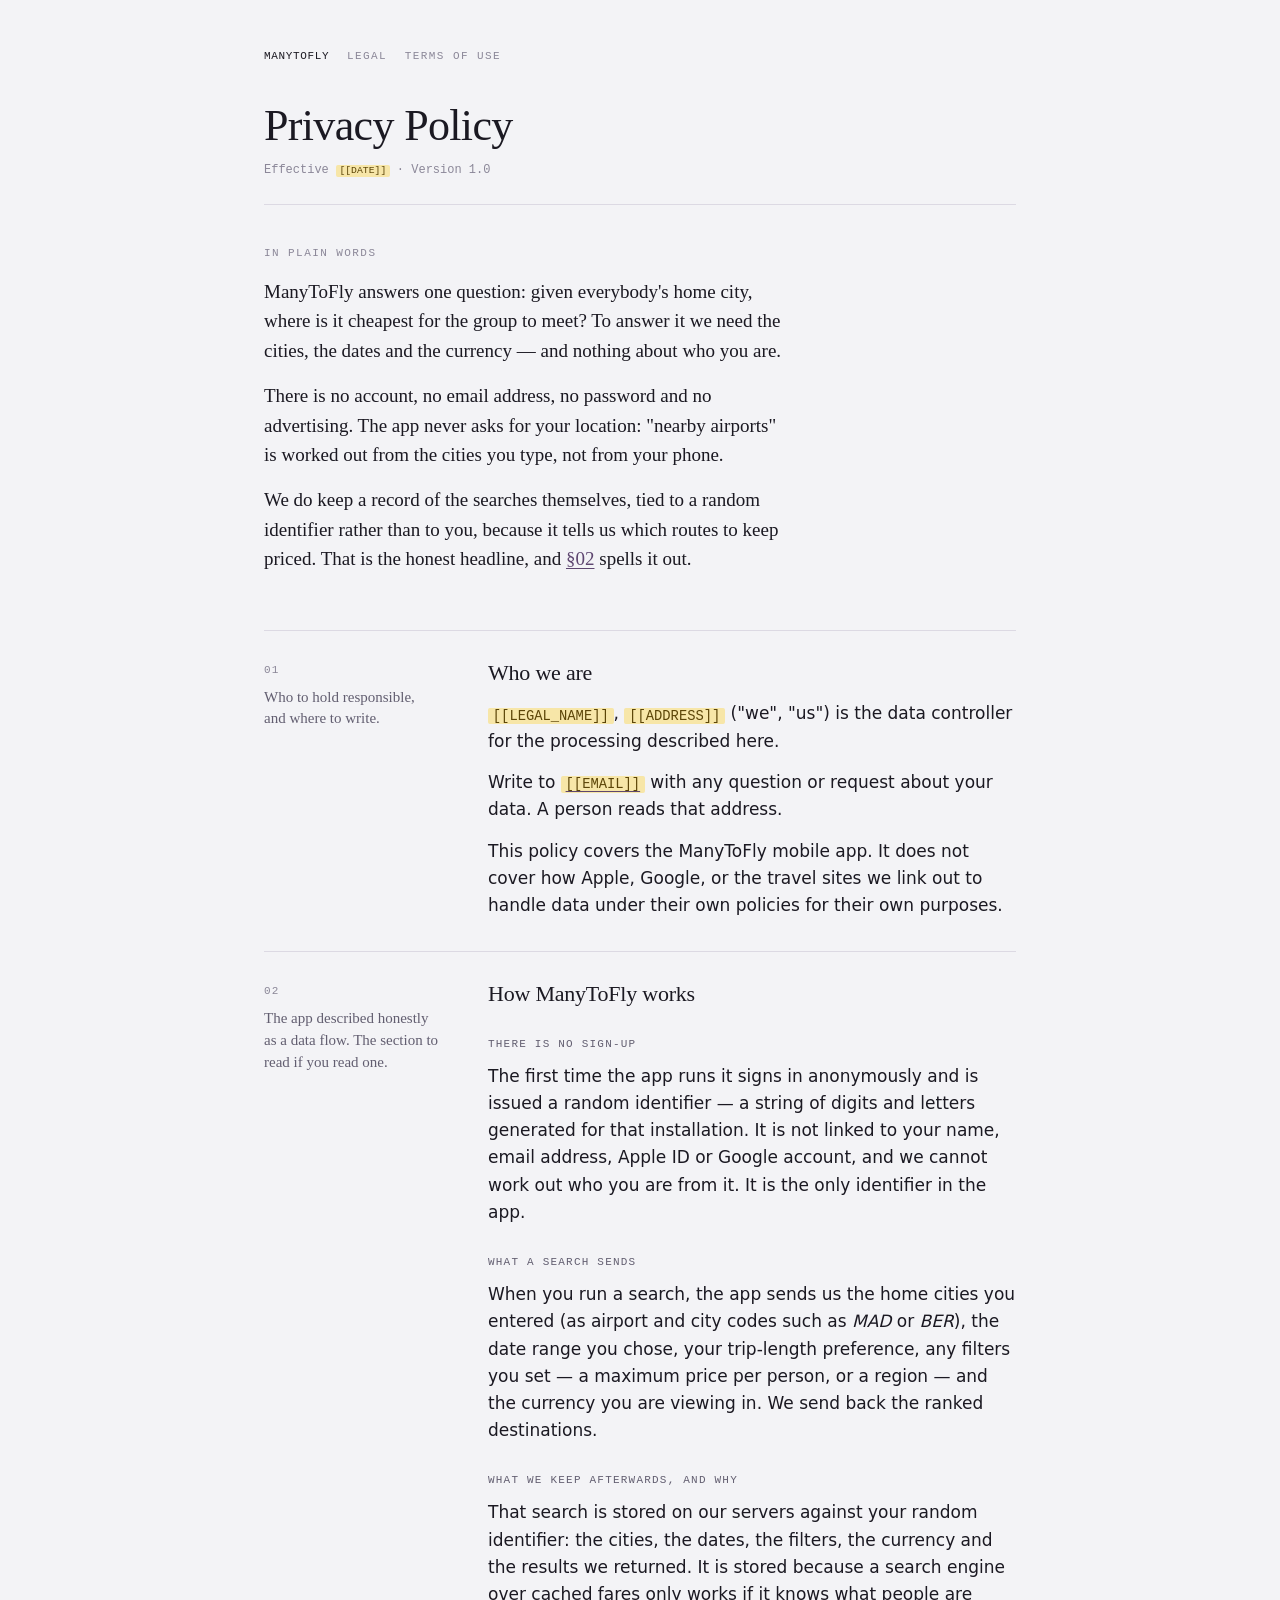
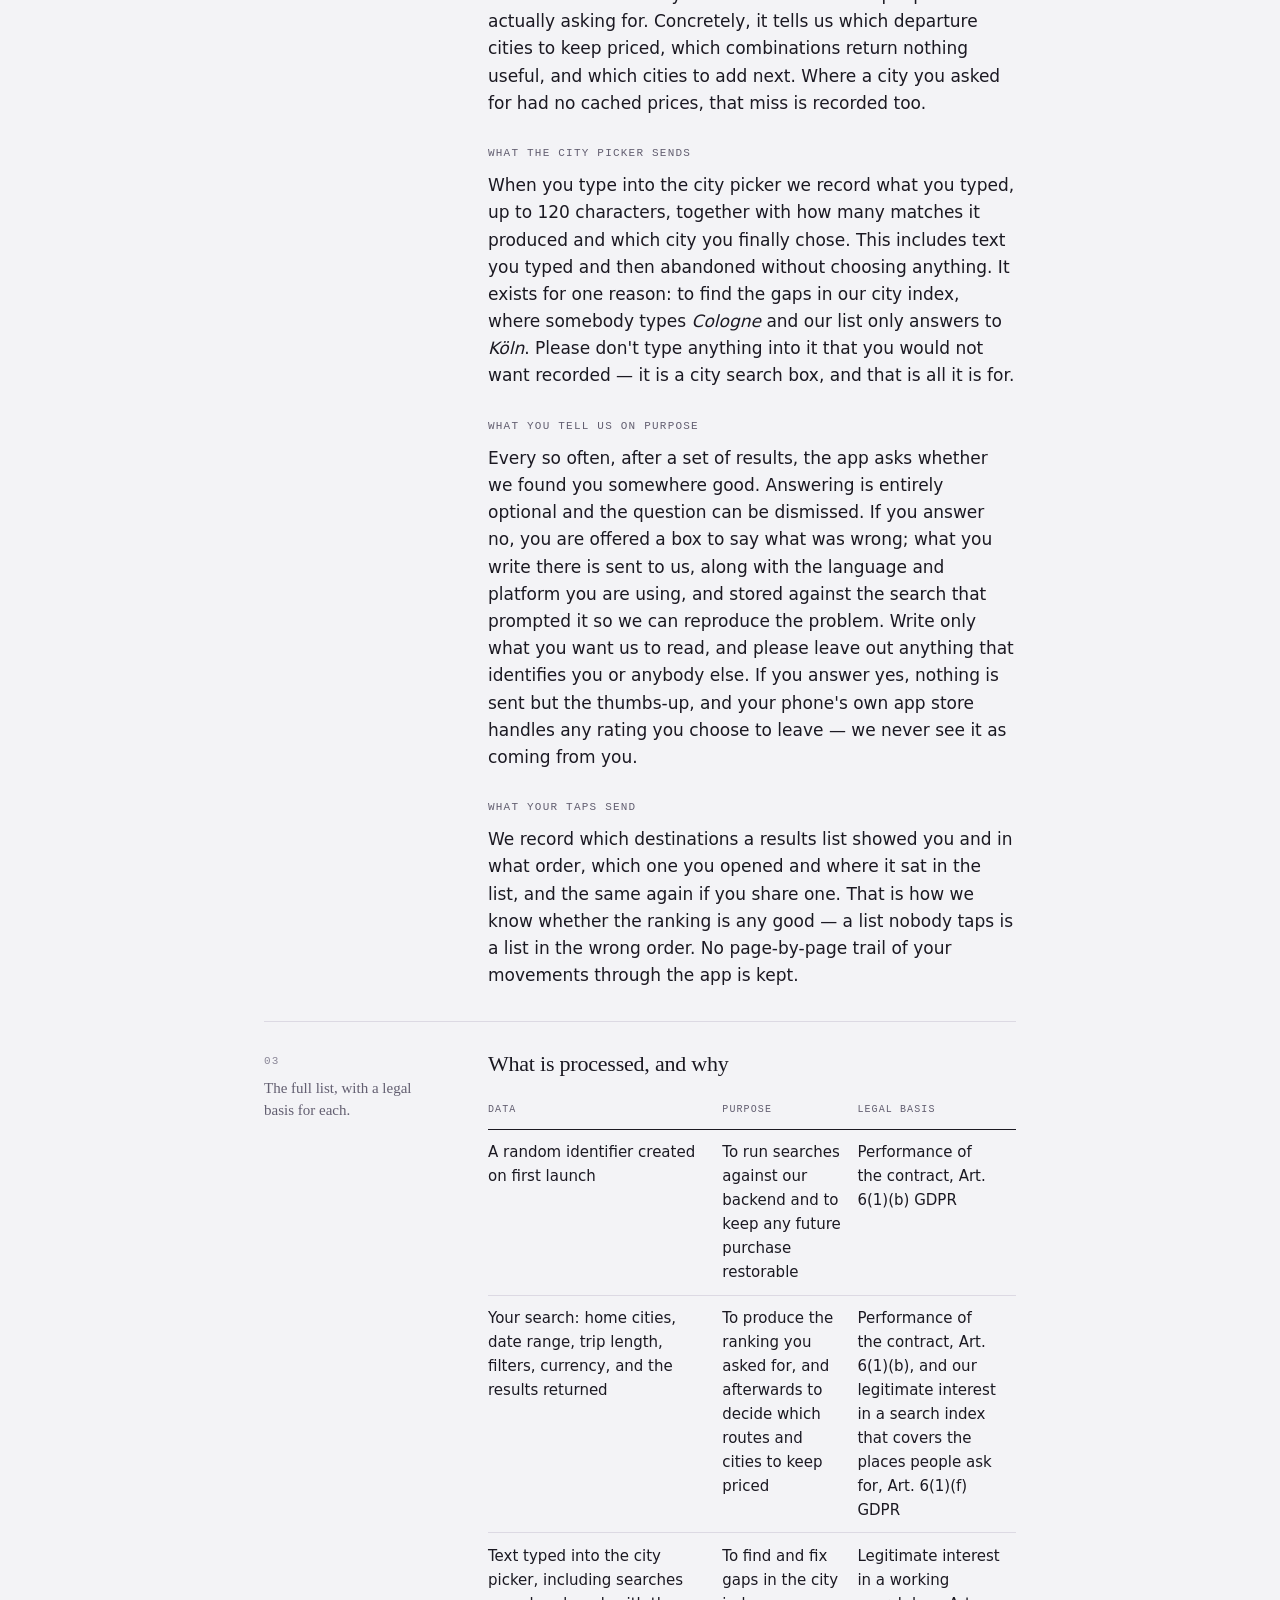
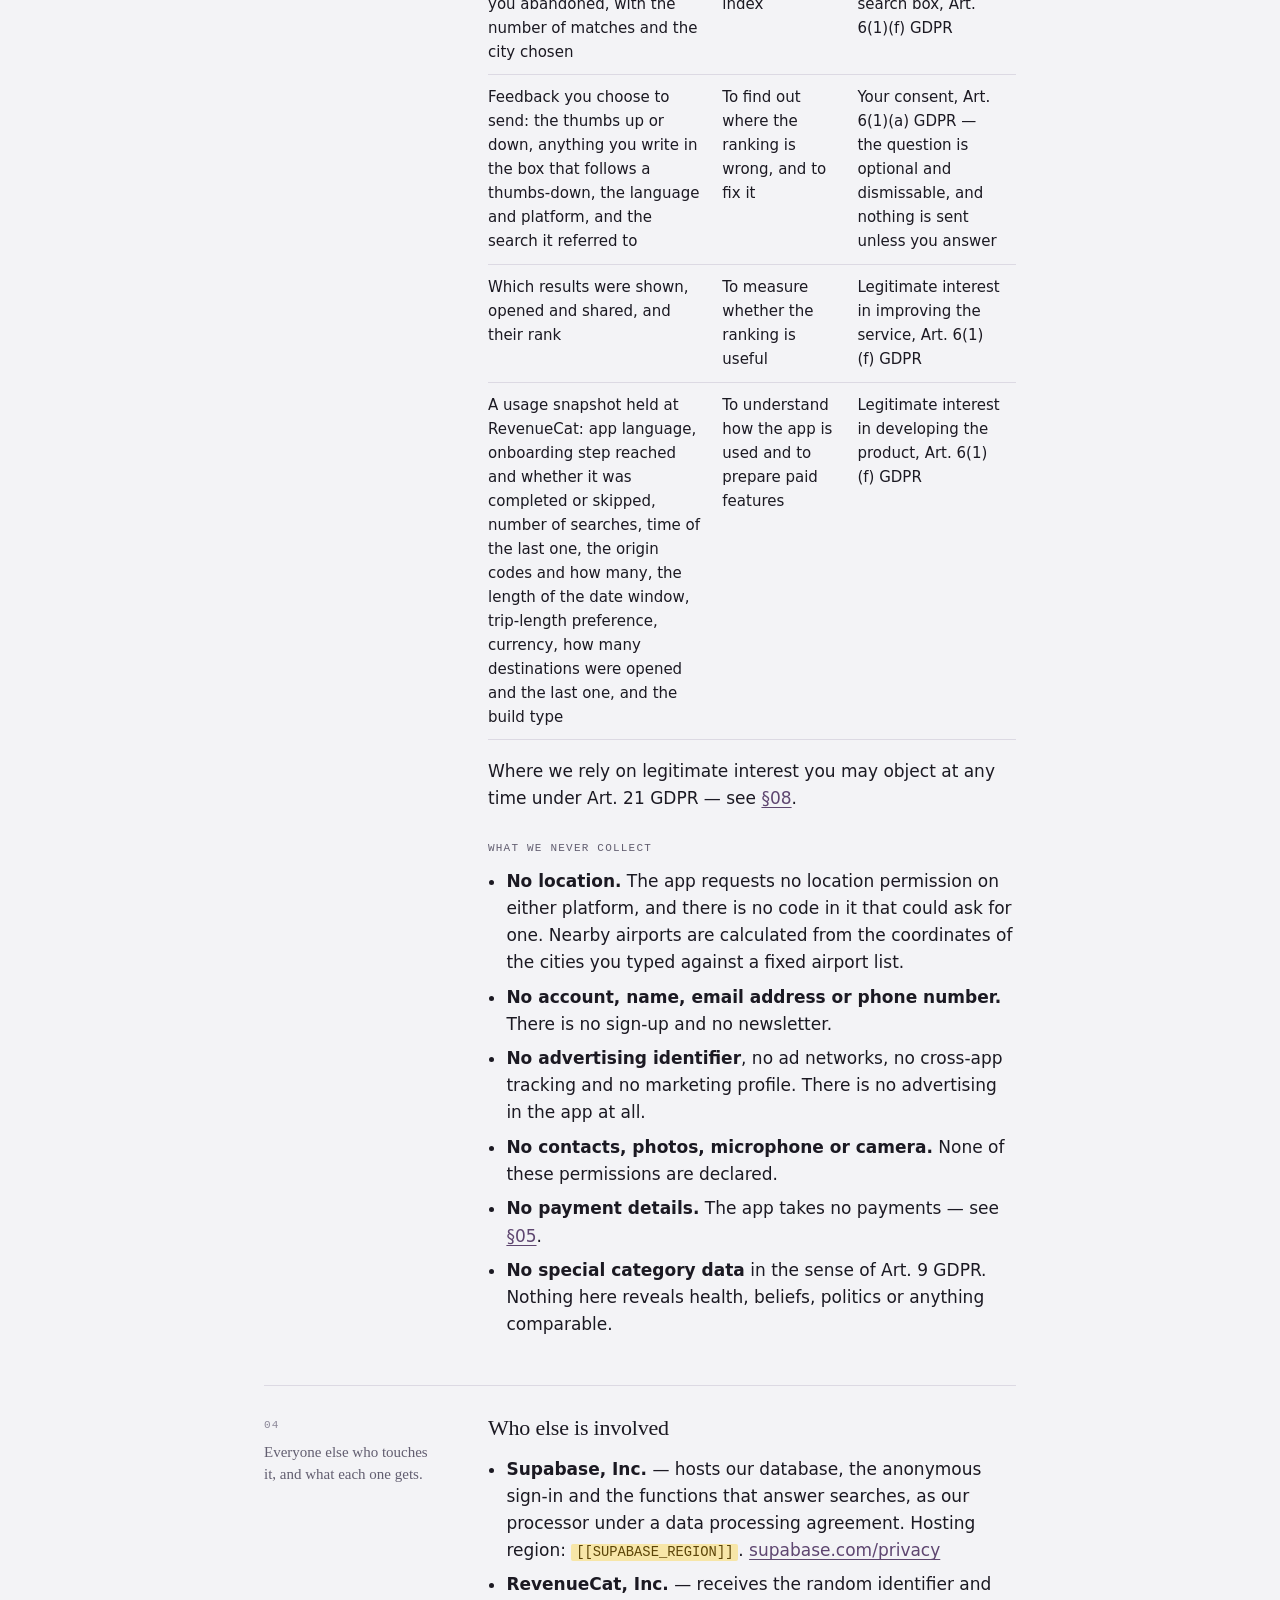
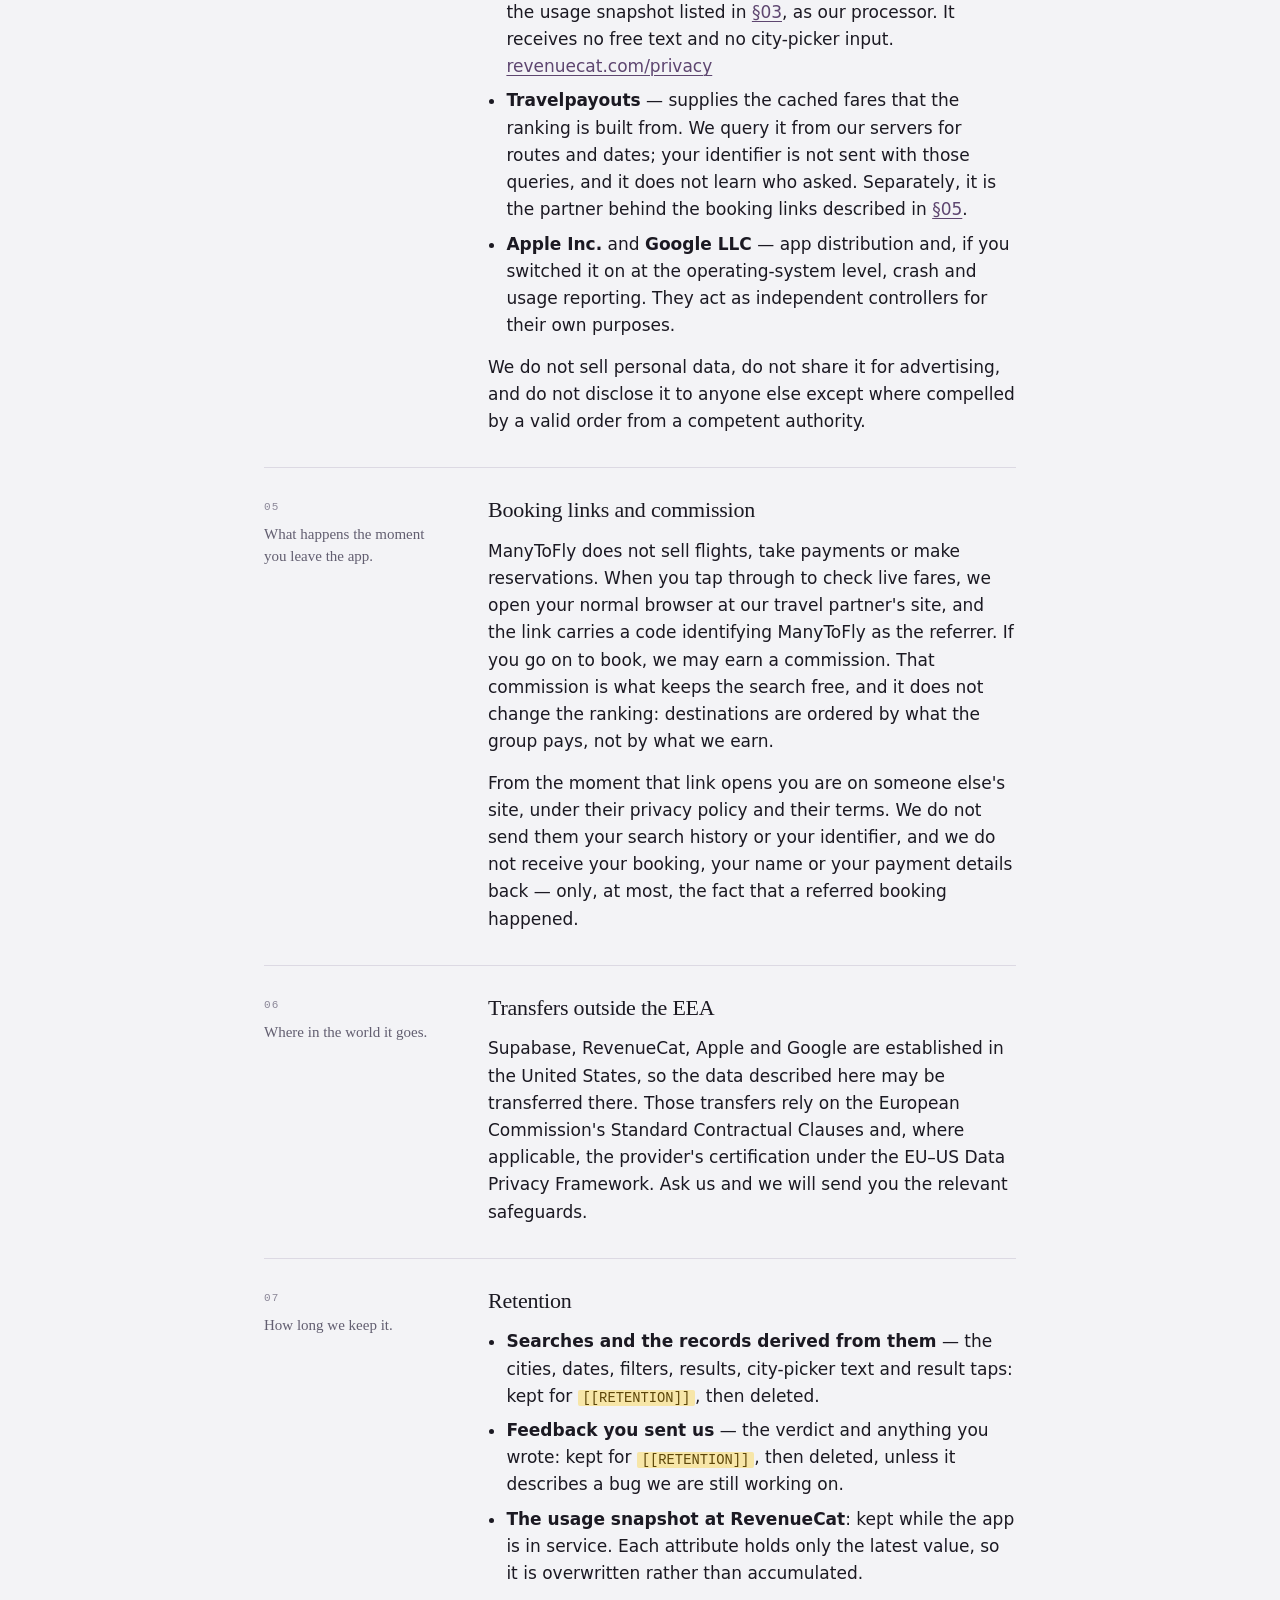
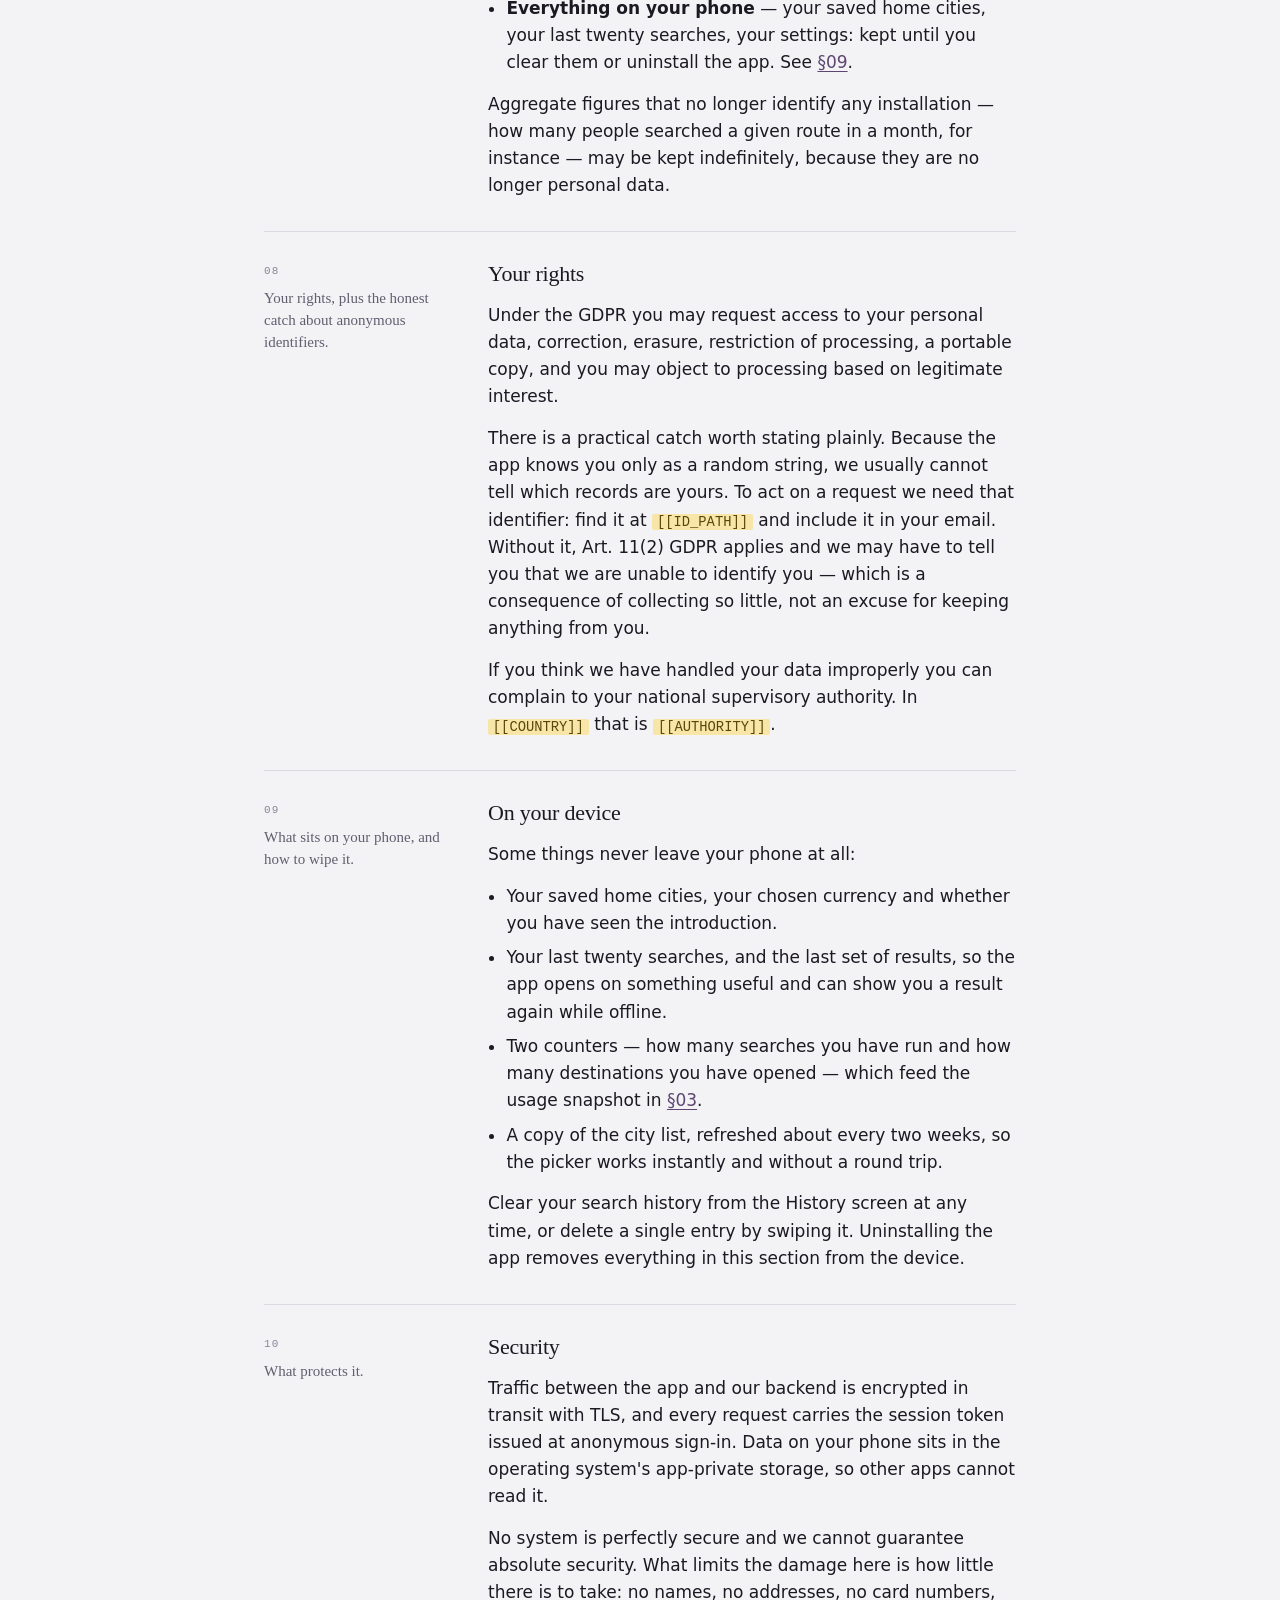
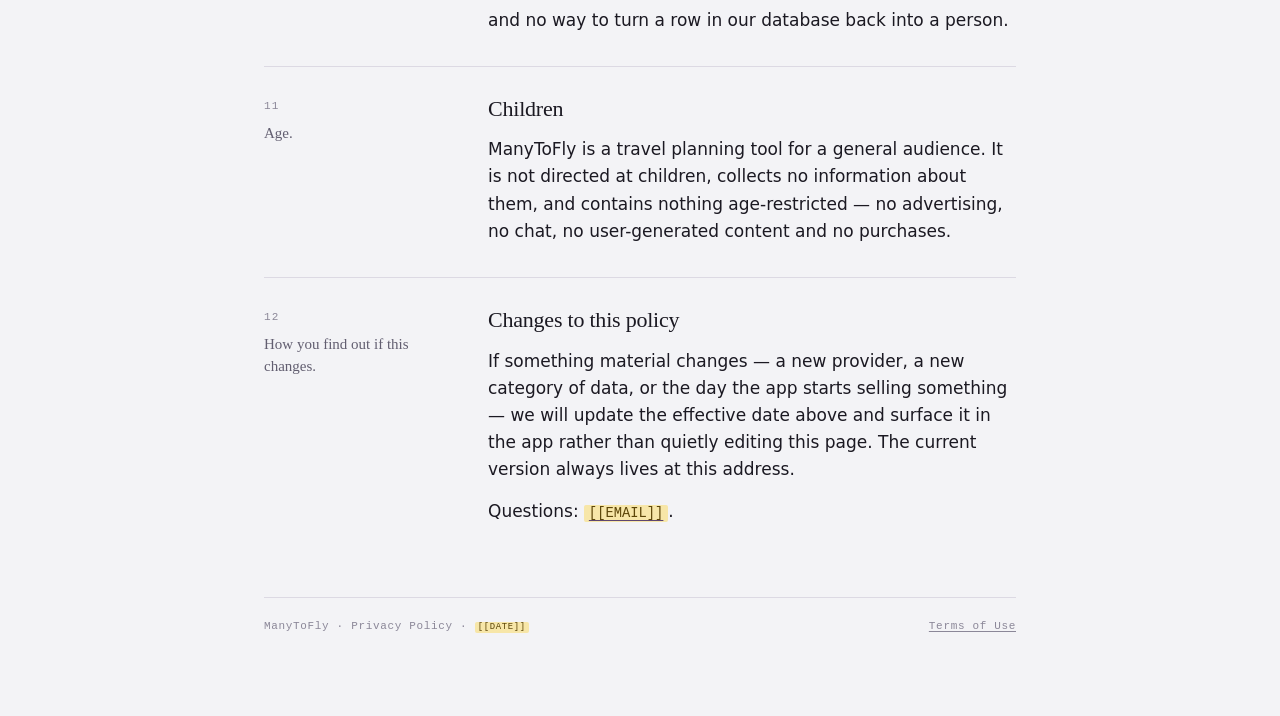
==== commit 9fe84bff: "Disclose the in-app feedback question in the ManyToFly policy The app now asks, occasionally, whethe" ====
--- a/manytofly/privacy.html
+++ b/manytofly/privacy.html
@@ -52,7 +52,10 @@
       <p>That search is stored on our servers against your random identifier: the cities, the dates, the filters, the currency and the results we returned. It is stored because a search engine over cached fares only works if it knows what people are actually asking for. Concretely, it tells us which departure cities to keep priced, which combinations return nothing useful, and which cities to add next. Where a city you asked for had no cached prices, that miss is recorded too.</p>
 
       <h3>What the city picker sends</h3>
-      <p>When you type into the city picker we record what you typed, up to 120 characters, together with how many matches it produced and which city you finally chose. This includes text you typed and then abandoned without choosing anything. It is the only free text the app collects, and it exists for one reason: to find the gaps in our city index, where somebody types <em>Cologne</em> and our list only answers to <em>Köln</em>. Please don't type anything into it that you would not want recorded — it is a city search box, and that is all it is for.</p>
+      <p>When you type into the city picker we record what you typed, up to 120 characters, together with how many matches it produced and which city you finally chose. This includes text you typed and then abandoned without choosing anything. It exists for one reason: to find the gaps in our city index, where somebody types <em>Cologne</em> and our list only answers to <em>Köln</em>. Please don't type anything into it that you would not want recorded — it is a city search box, and that is all it is for.</p>
+
+      <h3>What you tell us on purpose</h3>
+      <p>Every so often, after a set of results, the app asks whether we found you somewhere good. Answering is entirely optional and the question can be dismissed. If you answer no, you are offered a box to say what was wrong; what you write there is sent to us, along with the language and platform you are using, and stored against the search that prompted it so we can reproduce the problem. Write only what you want us to read, and please leave out anything that identifies you or anybody else. If you answer yes, nothing is sent but the thumbs-up, and your phone's own app store handles any rating you choose to leave — we never see it as coming from you.</p>
 
       <h3>What your taps send</h3>
       <p>We record which destinations a results list showed you and in what order, which one you opened and where it sat in the list, and the same again if you share one. That is how we know whether the ranking is any good — a list nobody taps is a list in the wrong order. No page-by-page trail of your movements through the app is kept.</p>
@@ -80,6 +83,11 @@
             <td>Text typed into the city picker, including searches you abandoned, with the number of matches and the city chosen</td>
             <td>To find and fix gaps in the city index</td>
             <td>Legitimate interest in a working search box, Art. 6(1)(f) GDPR</td>
+          </tr>
+          <tr>
+            <td>Feedback you choose to send: the thumbs up or down, anything you write in the box that follows a thumbs-down, the language and platform, and the search it referred to</td>
+            <td>To find out where the ranking is wrong, and to fix it</td>
+            <td>Your consent, Art. 6(1)(a) GDPR — the question is optional and dismissable, and nothing is sent unless you answer</td>
           </tr>
           <tr>
             <td>Which results were shown, opened and shared, and their rank</td>
@@ -144,6 +152,7 @@
       <h2>Retention</h2>
       <ul>
         <li><strong>Searches and the records derived from them</strong> — the cities, dates, filters, results, city-picker text and result taps: kept for <span class="fill">[[RETENTION]]</span>, then deleted.</li>
+        <li><strong>Feedback you sent us</strong> — the verdict and anything you wrote: kept for <span class="fill">[[RETENTION]]</span>, then deleted, unless it describes a bug we are still working on.</li>
         <li><strong>The usage snapshot at RevenueCat</strong>: kept while the app is in service. Each attribute holds only the latest value, so it is overwritten rather than accumulated.</li>
         <li><strong>Everything on your phone</strong> — your saved home cities, your last twenty searches, your settings: kept until you clear them or uninstall the app. See <a href="#device">§09</a>.</li>
       </ul>
